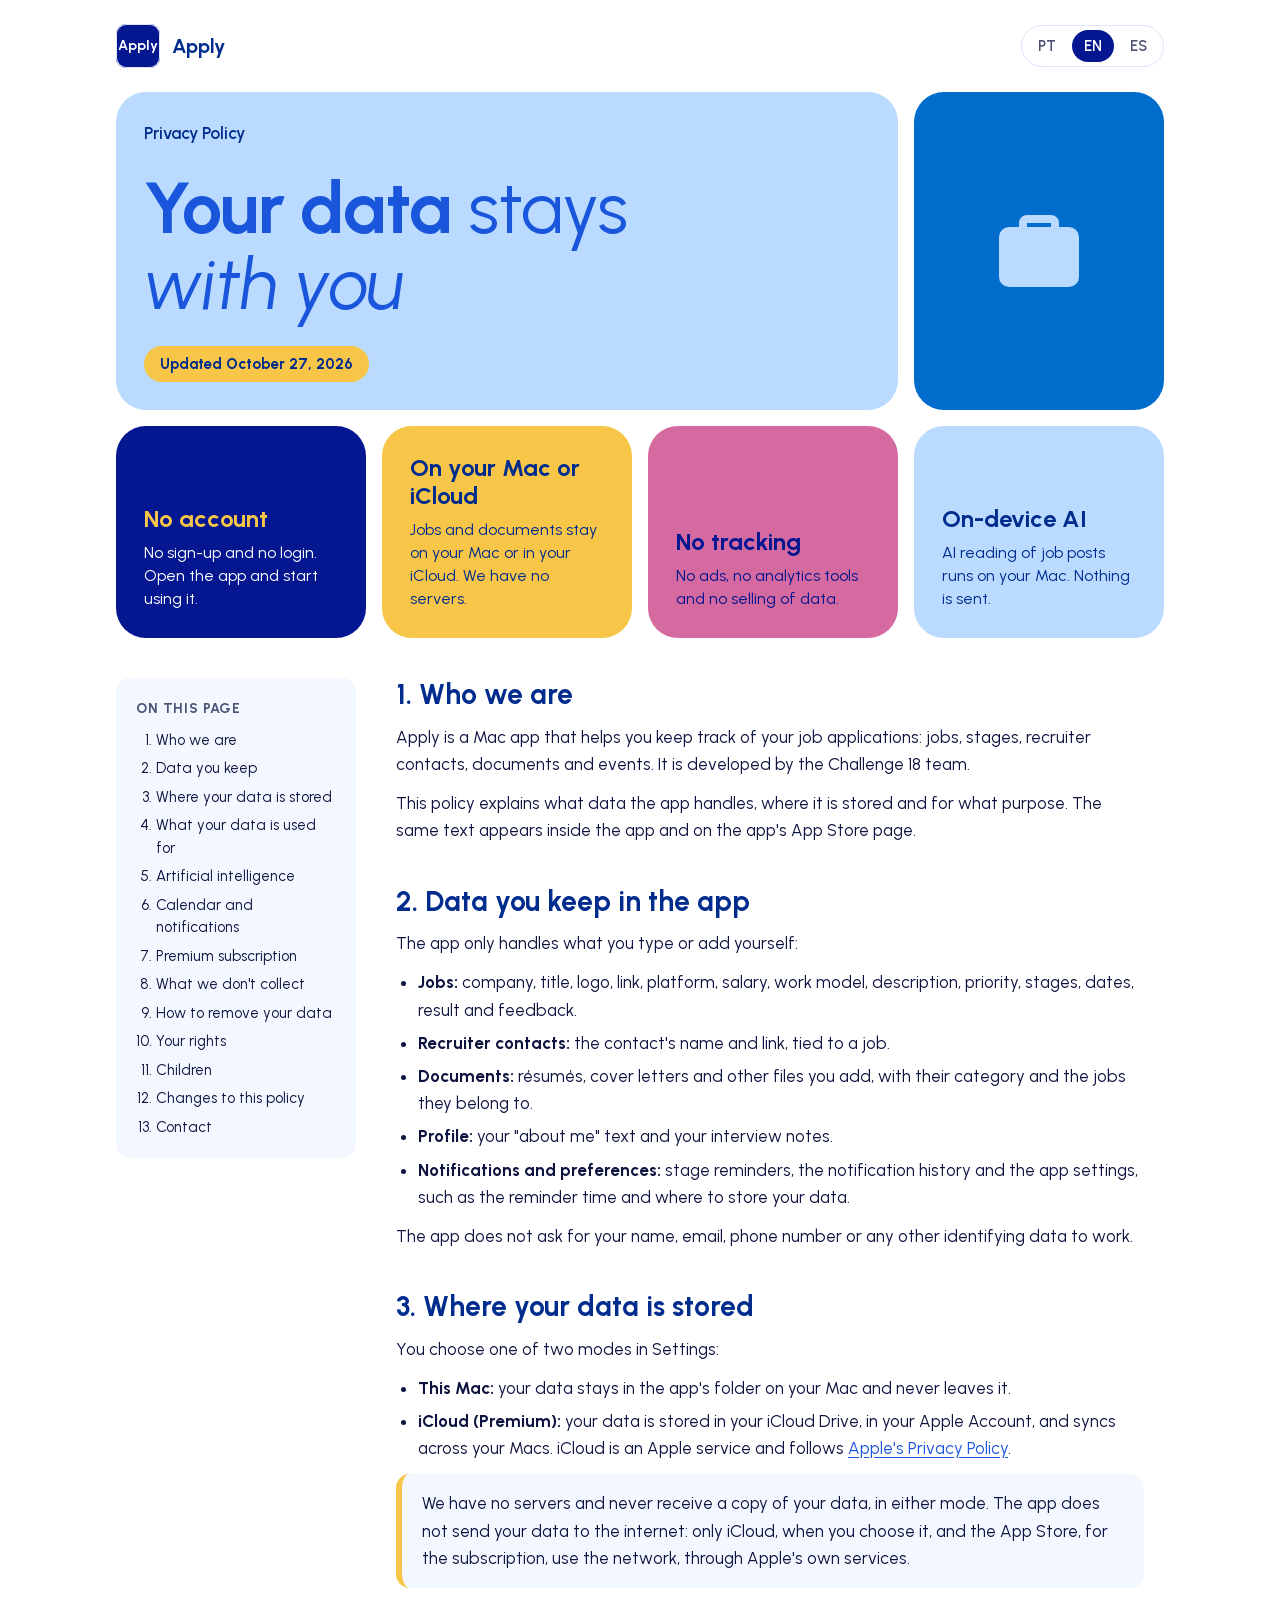
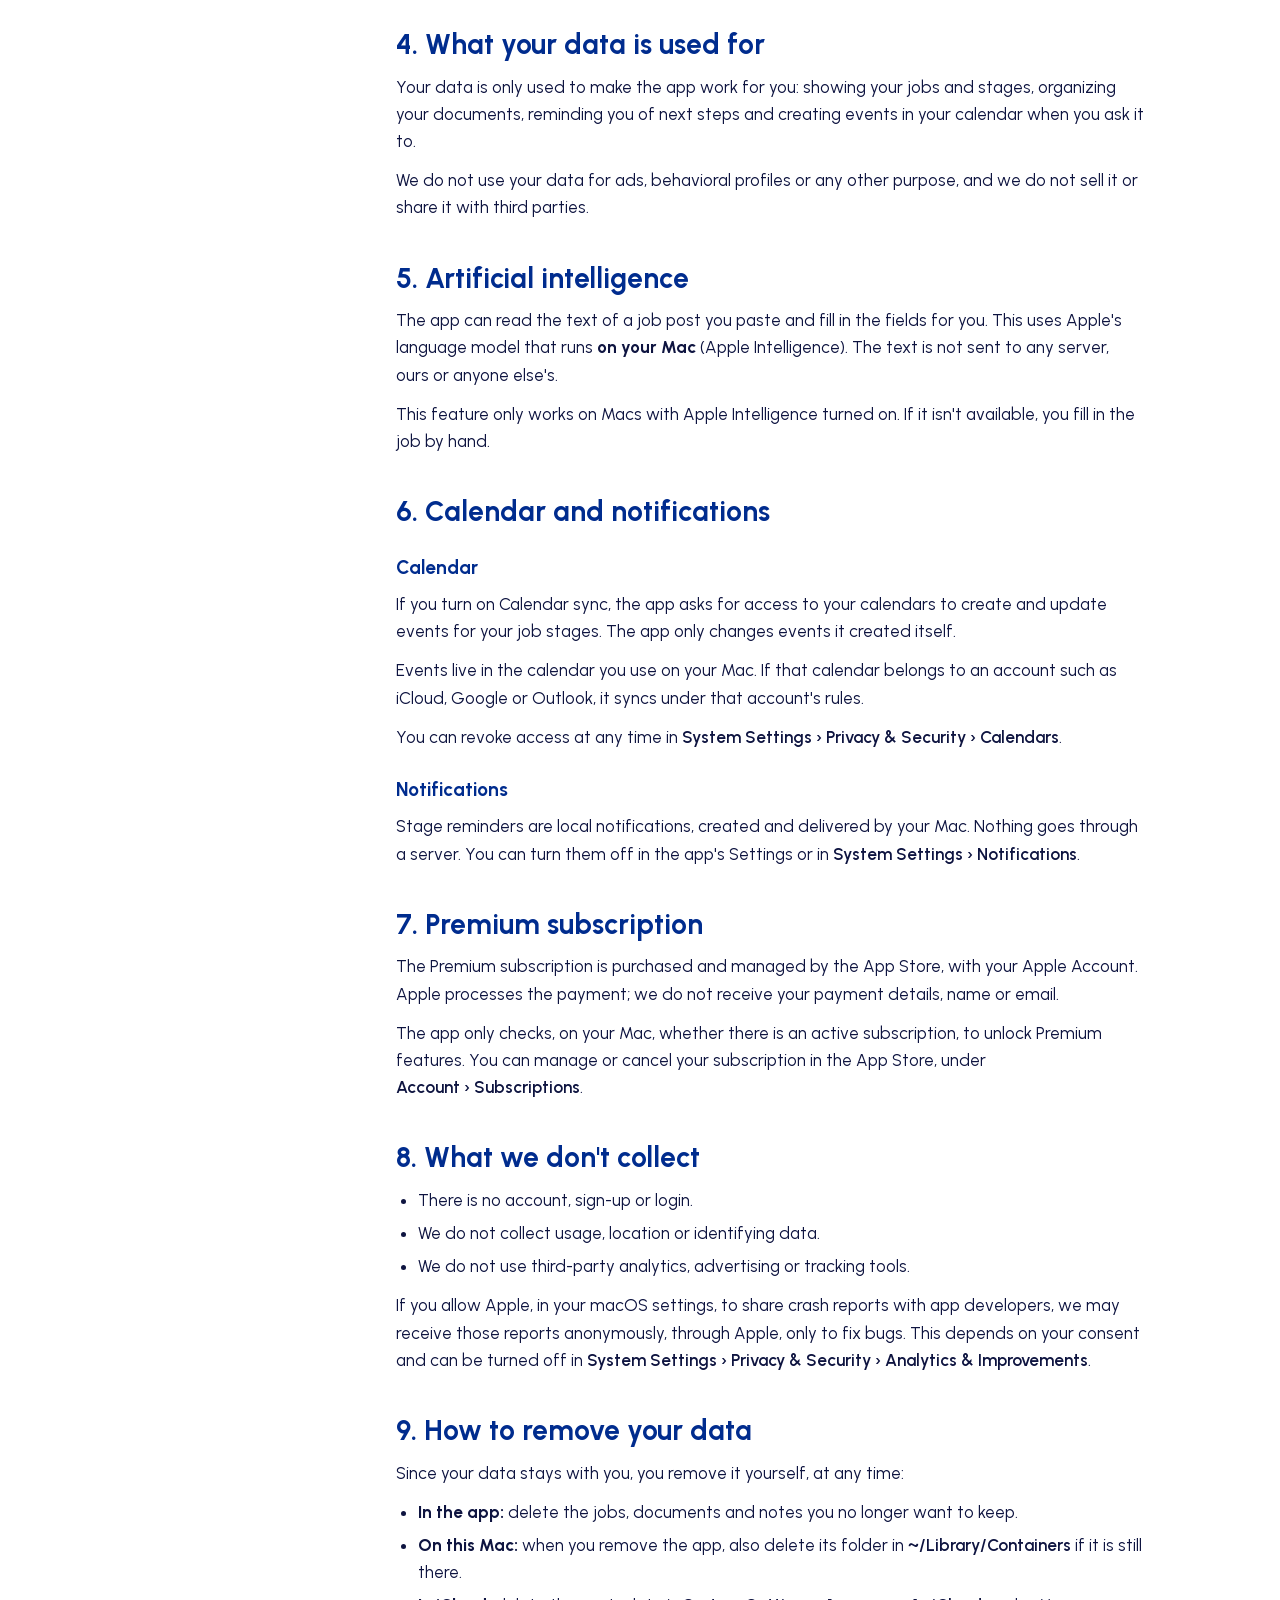
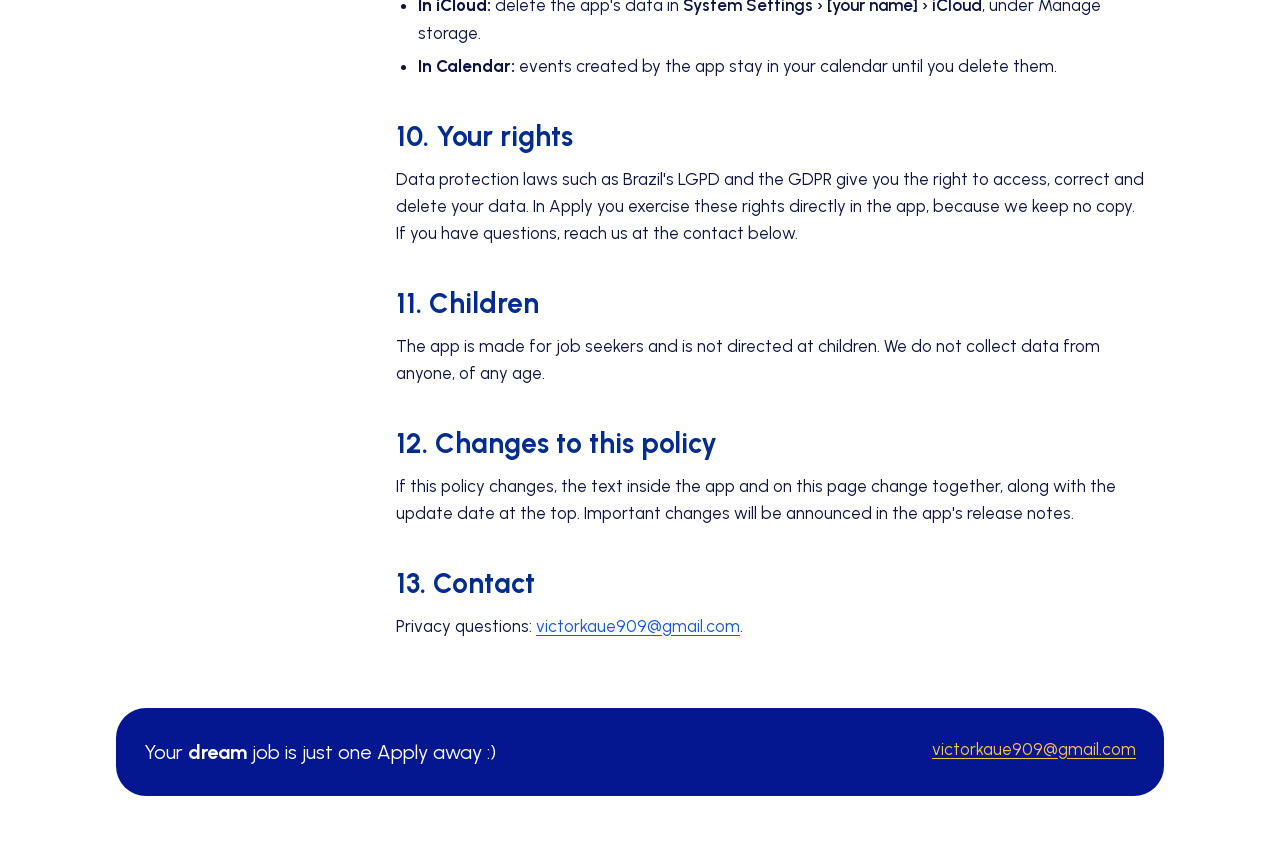
==== en/index.html @ df61c4a0 "[KAN-130] feat(privacy): add privacy policy page in portuguese, english and spanish Co-Authored-By: " ====
<!doctype html>
<html lang="en">
<head>
  <meta charset="utf-8">
  <meta name="viewport" content="width=device-width, initial-scale=1">
  <title>Privacy Policy · Apply</title>
  <meta name="description" content="How Apply handles your data: no account, no tracking, everything on your Mac or in your iCloud.">
  <meta name="theme-color" content="#041690">
  <link rel="alternate" hreflang="pt-BR" href="https://challenge18-jobmanager.github.io/JobManager-PrivacyPolicy/">
  <link rel="alternate" hreflang="en" href="https://challenge18-jobmanager.github.io/JobManager-PrivacyPolicy/en/">
  <link rel="alternate" hreflang="es" href="https://challenge18-jobmanager.github.io/JobManager-PrivacyPolicy/es/">
  <link rel="alternate" hreflang="x-default" href="https://challenge18-jobmanager.github.io/JobManager-PrivacyPolicy/en/">
  <link rel="icon" href="../assets/favicon.svg" type="image/svg+xml">
  <link rel="stylesheet" href="../assets/style.css">
</head>
<body>
  <a class="skip-link" href="#policy">Skip to the policy</a>

  <div class="page">
    <header class="topbar">
      <span class="brand"><span class="brand-mark" aria-hidden="true">Apply</span>Apply</span>
      <nav aria-label="Language">
        <ul class="languages">
          <li><a href="../" lang="pt-BR">PT</a></li>
          <li><a href="./" lang="en" aria-current="page">EN</a></li>
          <li><a href="../es/" lang="es">ES</a></li>
        </ul>
      </nav>
    </header>

    <div class="hero">
      <div class="tile tile-title">
        <p class="eyebrow">Privacy Policy</p>
        <h1><strong>Your data</strong> stays <em>with you</em></h1>
        <p class="updated">Updated October 27, 2026</p>
      </div>
      <div class="tile tile-icon" aria-hidden="true">
        <svg viewBox="0 0 24 24"><path d="M9 3h6a2 2 0 0 1 2 2v1h2.5A2.5 2.5 0 0 1 22 8.5v10a2.5 2.5 0 0 1-2.5 2.5h-15A2.5 2.5 0 0 1 2 18.5v-10A2.5 2.5 0 0 1 4.5 6H7V5a2 2 0 0 1 2-2Zm0 2v1h6V5H9Z"/></svg>
      </div>
      <div class="tile tile-fact tile-navy">
        <h2>No account</h2>
        <p>No sign-up and no login. Open the app and start using it.</p>
      </div>
      <div class="tile tile-fact tile-yellow">
        <h2>On your Mac or iCloud</h2>
        <p>Jobs and documents stay on your Mac or in your iCloud. We have no servers.</p>
      </div>
      <div class="tile tile-fact tile-pink">
        <h2>No tracking</h2>
        <p>No ads, no analytics tools and no selling of data.</p>
      </div>
      <div class="tile tile-fact tile-sky">
        <h2>On-device AI</h2>
        <p>AI reading of job posts runs on your Mac. Nothing is sent.</p>
      </div>
    </div>

    <div class="layout">
      <nav class="toc" aria-label="On this page">
        <h2>On this page</h2>
        <ol>
          <li><a href="#who-we-are">Who we are</a></li>
          <li><a href="#data">Data you keep</a></li>
          <li><a href="#where">Where your data is stored</a></li>
          <li><a href="#purpose">What your data is used for</a></li>
          <li><a href="#ai">Artificial intelligence</a></li>
          <li><a href="#permissions">Calendar and notifications</a></li>
          <li><a href="#subscription">Premium subscription</a></li>
          <li><a href="#not-collected">What we don't collect</a></li>
          <li><a href="#remove">How to remove your data</a></li>
          <li><a href="#rights">Your rights</a></li>
          <li><a href="#children">Children</a></li>
          <li><a href="#changes">Changes to this policy</a></li>
          <li><a href="#contact">Contact</a></li>
        </ol>
      </nav>

      <main id="policy" class="policy">
        <section id="who-we-are">
          <h2>1. Who we are</h2>
          <p>Apply is a Mac app that helps you keep track of your job applications: jobs, stages, recruiter contacts, documents and events. It is developed by the Challenge 18 team.</p>
          <p>This policy explains what data the app handles, where it is stored and for what purpose. The same text appears inside the app and on the app's App Store page.</p>
        </section>

        <section id="data">
          <h2>2. Data you keep in the app</h2>
          <p>The app only handles what you type or add yourself:</p>
          <ul>
            <li><strong>Jobs:</strong> company, title, logo, link, platform, salary, work model, description, priority, stages, dates, result and feedback.</li>
            <li><strong>Recruiter contacts:</strong> the contact's name and link, tied to a job.</li>
            <li><strong>Documents:</strong> résumés, cover letters and other files you add, with their category and the jobs they belong to.</li>
            <li><strong>Profile:</strong> your "about me" text and your interview notes.</li>
            <li><strong>Notifications and preferences:</strong> stage reminders, the notification history and the app settings, such as the reminder time and where to store your data.</li>
          </ul>
          <p>The app does not ask for your name, email, phone number or any other identifying data to work.</p>
        </section>

        <section id="where">
          <h2>3. Where your data is stored</h2>
          <p>You choose one of two modes in Settings:</p>
          <ul>
            <li><strong>This Mac:</strong> your data stays in the app's folder on your Mac and never leaves it.</li>
            <li><strong>iCloud (Premium):</strong> your data is stored in your iCloud Drive, in your Apple Account, and syncs across your Macs. iCloud is an Apple service and follows <a href="https://www.apple.com/legal/privacy/">Apple's Privacy Policy</a>.</li>
          </ul>
          <p class="note">We have no servers and never receive a copy of your data, in either mode. The app does not send your data to the internet: only iCloud, when you choose it, and the App Store, for the subscription, use the network, through Apple's own services.</p>
        </section>

        <section id="purpose">
          <h2>4. What your data is used for</h2>
          <p>Your data is only used to make the app work for you: showing your jobs and stages, organizing your documents, reminding you of next steps and creating events in your calendar when you ask it to.</p>
          <p>We do not use your data for ads, behavioral profiles or any other purpose, and we do not sell it or share it with third parties.</p>
        </section>

        <section id="ai">
          <h2>5. Artificial intelligence</h2>
          <p>The app can read the text of a job post you paste and fill in the fields for you. This uses Apple's language model that runs <strong>on your Mac</strong> (Apple Intelligence). The text is not sent to any server, ours or anyone else's.</p>
          <p>This feature only works on Macs with Apple Intelligence turned on. If it isn't available, you fill in the job by hand.</p>
        </section>

        <section id="permissions">
          <h2>6. Calendar and notifications</h2>
          <h3>Calendar</h3>
          <p>If you turn on Calendar sync, the app asks for access to your calendars to create and update events for your job stages. The app only changes events it created itself.</p>
          <p>Events live in the calendar you use on your Mac. If that calendar belongs to an account such as iCloud, Google or Outlook, it syncs under that account's rules.</p>
          <p>You can revoke access at any time in <span class="path">System Settings › Privacy &amp; Security › Calendars</span>.</p>
          <h3>Notifications</h3>
          <p>Stage reminders are local notifications, created and delivered by your Mac. Nothing goes through a server. You can turn them off in the app's Settings or in <span class="path">System Settings › Notifications</span>.</p>
        </section>

        <section id="subscription">
          <h2>7. Premium subscription</h2>
          <p>The Premium subscription is purchased and managed by the App Store, with your Apple Account. Apple processes the payment; we do not receive your payment details, name or email.</p>
          <p>The app only checks, on your Mac, whether there is an active subscription, to unlock Premium features. You can manage or cancel your subscription in the App Store, under <span class="path">Account › Subscriptions</span>.</p>
        </section>

        <section id="not-collected">
          <h2>8. What we don't collect</h2>
          <ul>
            <li>There is no account, sign-up or login.</li>
            <li>We do not collect usage, location or identifying data.</li>
            <li>We do not use third-party analytics, advertising or tracking tools.</li>
          </ul>
          <p>If you allow Apple, in your macOS settings, to share crash reports with app developers, we may receive those reports anonymously, through Apple, only to fix bugs. This depends on your consent and can be turned off in <span class="path">System Settings › Privacy &amp; Security › Analytics &amp; Improvements</span>.</p>
        </section>

        <section id="remove">
          <h2>9. How to remove your data</h2>
          <p>Since your data stays with you, you remove it yourself, at any time:</p>
          <ul>
            <li><strong>In the app:</strong> delete the jobs, documents and notes you no longer want to keep.</li>
            <li><strong>On this Mac:</strong> when you remove the app, also delete its folder in <span class="path">~/Library/Containers</span> if it is still there.</li>
            <li><strong>In iCloud:</strong> delete the app's data in <span class="path">System Settings › [your name] › iCloud</span>, under Manage storage.</li>
            <li><strong>In Calendar:</strong> events created by the app stay in your calendar until you delete them.</li>
          </ul>
        </section>

        <section id="rights">
          <h2>10. Your rights</h2>
          <p>Data protection laws such as Brazil's LGPD and the GDPR give you the right to access, correct and delete your data. In Apply you exercise these rights directly in the app, because we keep no copy. If you have questions, reach us at the contact below.</p>
        </section>

        <section id="children">
          <h2>11. Children</h2>
          <p>The app is made for job seekers and is not directed at children. We do not collect data from anyone, of any age.</p>
        </section>

        <section id="changes">
          <h2>12. Changes to this policy</h2>
          <p>If this policy changes, the text inside the app and on this page change together, along with the update date at the top. Important changes will be announced in the app's release notes.</p>
        </section>

        <section id="contact">
          <h2>13. Contact</h2>
          <p>Privacy questions: <a href="mailto:victorkaue909@gmail.com">victorkaue909@gmail.com</a>.</p>
        </section>
      </main>
    </div>

    <footer class="footer">
      <p class="tagline">Your <strong>dream</strong> job is just one Apply away :)</p>
      <p><a href="mailto:victorkaue909@gmail.com">victorkaue909@gmail.com</a></p>
    </footer>
  </div>
</body>
</html>
---- assets/style.css ----
/*
  Identidade visual provisória do app, tirada do Figma
  (Challenge-18, "02. Design System & Foundations", frame "Teste de cores escolhida").
  Troque os valores de marca aqui quando a identidade for fechada.
*/

@font-face {
  font-family: "Urbanist";
  src: url("fonts/Urbanist.woff2") format("woff2");
  font-weight: 400 800;
  font-style: normal;
  font-display: swap;
}

@font-face {
  font-family: "Urbanist";
  src: url("fonts/Urbanist-Italic.woff2") format("woff2");
  font-weight: 400 800;
  font-style: italic;
  font-display: swap;
}

:root {
  /* Marca */
  --navy: #041690;
  --blue: #006ccb;
  --sky: #badbff;
  --yellow: #f7c547;
  --pink: #d56aa0;
  --royal: #1a56db;
  --deep: #002c8e;

  /* Papéis (claro) */
  --bg: #ffffff;
  --surface: #f3f7ff;
  --border: #dbe5fb;
  --text: #0e1440;
  --text-secondary: #4a5275;
  --heading: var(--deep);
  --link: var(--royal);
  --focus: var(--royal);

  --radius-card: 30px;
  --radius-medium: 14px;
  --radius-small: 10px;

  --font: "Urbanist", -apple-system, BlinkMacSystemFont, "Helvetica Neue", Arial, sans-serif;

  color-scheme: light;
}

@media (prefers-color-scheme: dark) {
  :root {
    --bg: #060a2b;
    --surface: #0d1450;
    --border: #1f2a75;
    --text: #eef2ff;
    --text-secondary: #b7c0e6;
    --heading: var(--sky);
    --link: #8fc2ff;
    --focus: var(--yellow);
    color-scheme: dark;
  }
}

@media (prefers-contrast: more) {
  :root {
    --text-secondary: var(--text);
    --border: var(--text-secondary);
  }
}

*,
*::before,
*::after {
  box-sizing: border-box;
}

html {
  -webkit-text-size-adjust: 100%;
  scroll-behavior: smooth;
}

@media (prefers-reduced-motion: reduce) {
  html {
    scroll-behavior: auto;
  }
}

body {
  margin: 0;
  background: var(--bg);
  color: var(--text);
  font-family: var(--font);
  font-size: 1.0625rem;
  line-height: 1.6;
}

a {
  color: var(--link);
  text-underline-offset: 3px;
}

a:focus-visible {
  outline: 3px solid var(--focus);
  outline-offset: 3px;
  border-radius: 4px;
}

.skip-link {
  position: absolute;
  left: 16px;
  top: -48px;
  padding: 8px 16px;
  background: var(--yellow);
  color: var(--navy);
  border-radius: var(--radius-small);
  font-weight: 700;
  z-index: 10;
}

.skip-link:focus {
  top: 16px;
}

.page {
  max-width: 1080px;
  margin: 0 auto;
  padding: 24px 16px 48px;
}

/* Topo */

.topbar {
  display: flex;
  align-items: center;
  justify-content: space-between;
  gap: 16px;
  margin-bottom: 24px;
}

.brand {
  display: inline-flex;
  align-items: center;
  gap: 12px;
  color: var(--heading);
  font-weight: 700;
  font-size: 1.25rem;
  text-decoration: none;
}

.brand-mark {
  display: grid;
  place-items: center;
  width: 44px;
  height: 44px;
  border-radius: var(--radius-small);
  background: var(--navy);
  color: #ffffff;
  font-size: 0.875rem;
  font-weight: 700;
  letter-spacing: -0.01em;
  box-shadow: inset 0 0 0 1px var(--border);
}

.languages {
  display: flex;
  gap: 4px;
  padding: 4px;
  margin: 0;
  list-style: none;
  border: 1px solid var(--border);
  border-radius: 999px;
}

.languages a {
  display: block;
  padding: 4px 12px;
  border-radius: 999px;
  color: var(--text-secondary);
  font-weight: 600;
  font-size: 0.9375rem;
  text-decoration: none;
}

.languages a[aria-current="page"] {
  background: var(--navy);
  color: #ffffff;
}

/* Bento do topo */

.hero {
  display: grid;
  grid-template-columns: repeat(4, 1fr);
  gap: 16px;
  margin-bottom: 40px;
}

.tile {
  border-radius: var(--radius-card);
  padding: 28px;
  min-height: 180px;
}

.tile h2,
.tile p {
  margin: 0;
}

.tile-title {
  grid-column: span 3;
  background: var(--sky);
  color: var(--royal);
  display: flex;
  flex-direction: column;
  justify-content: space-between;
  gap: 24px;
}

.tile-title h1 {
  margin: 0;
  font-size: clamp(2.5rem, 6vw, 4.5rem);
  line-height: 1.05;
  font-weight: 400;
  letter-spacing: -0.01em;
}

.tile-title h1 strong {
  font-weight: 700;
}

.tile-title h1 em {
  display: block;
}

.tile-title .eyebrow {
  color: var(--deep);
  font-weight: 600;
}

.updated {
  align-self: flex-start;
  padding: 6px 16px;
  border-radius: 999px;
  background: var(--yellow);
  color: var(--deep);
  font-weight: 700;
  font-size: 0.9375rem;
}

.tile-icon {
  background: var(--blue);
  display: grid;
  place-items: center;
}

.tile-icon svg {
  width: 96px;
  height: 96px;
  fill: var(--sky);
}

.tile-fact {
  display: flex;
  flex-direction: column;
  justify-content: flex-end;
  gap: 8px;
}

.tile-fact h2 {
  font-size: 1.5rem;
  line-height: 1.15;
}

.tile-fact p {
  font-size: 1rem;
  line-height: 1.45;
}

.tile-navy {
  background: var(--navy);
  color: #ffffff;
}

.tile-navy h2 {
  color: var(--yellow);
}

.tile-yellow {
  background: var(--yellow);
  color: var(--deep);
}

.tile-pink {
  background: var(--pink);
  color: var(--navy);
}

.tile-sky {
  background: var(--sky);
  color: var(--deep);
}

@media (max-width: 860px) {
  .hero {
    grid-template-columns: repeat(2, 1fr);
  }

  .tile-title {
    grid-column: span 2;
  }

  .tile-icon {
    display: none;
  }
}

@media (max-width: 520px) {
  .hero {
    grid-template-columns: 1fr;
  }

  .tile-title {
    grid-column: span 1;
  }

  .tile {
    padding: 24px;
    min-height: 0;
  }
}

/* Texto da política */

.layout {
  display: grid;
  grid-template-columns: 240px minmax(0, 1fr);
  gap: 40px;
  align-items: start;
}

.toc {
  position: sticky;
  top: 24px;
  padding: 20px;
  border-radius: var(--radius-medium);
  background: var(--surface);
}

.toc h2 {
  margin: 0 0 8px;
  font-size: 0.875rem;
  text-transform: uppercase;
  letter-spacing: 0.06em;
  color: var(--text-secondary);
}

.toc ol {
  margin: 0;
  padding-left: 20px;
  font-size: 0.9375rem;
  line-height: 1.5;
}

.toc li + li {
  margin-top: 6px;
}

.toc a {
  color: var(--text);
  text-decoration: none;
}

.toc a:hover {
  color: var(--link);
  text-decoration: underline;
}

@media (max-width: 860px) {
  .layout {
    grid-template-columns: 1fr;
    gap: 24px;
  }

  .toc {
    position: static;
  }
}

.policy {
  max-width: 68ch;
}

.policy section {
  scroll-margin-top: 24px;
}

.policy section + section {
  margin-top: 40px;
}

.policy h2 {
  margin: 0 0 12px;
  color: var(--heading);
  font-size: 1.75rem;
  line-height: 1.2;
  font-weight: 700;
}

.policy h3 {
  margin: 24px 0 8px;
  color: var(--heading);
  font-size: 1.1875rem;
  font-weight: 700;
}

.policy p,
.policy ul {
  margin: 0 0 12px;
}

.policy ul {
  padding-left: 22px;
}

.policy li + li {
  margin-top: 6px;
}

.policy strong {
  font-weight: 700;
}

.note {
  padding: 16px 20px;
  border-radius: var(--radius-medium);
  background: var(--surface);
  border-left: 6px solid var(--yellow);
}

.path {
  font-weight: 600;
  white-space: nowrap;
}

/* Rodapé */

.footer {
  margin-top: 56px;
  padding: 28px;
  border-radius: var(--radius-card);
  background: var(--navy);
  color: #ffffff;
  display: flex;
  flex-wrap: wrap;
  justify-content: space-between;
  gap: 16px;
}

.footer p {
  margin: 0;
}

.footer a {
  color: var(--yellow);
}

.footer .tagline {
  font-size: 1.25rem;
}

@media print {
  .topbar .languages,
  .toc,
  .hero .tile-icon,
  .skip-link {
    display: none;
  }

  .layout {
    display: block;
  }

  .tile,
  .footer {
    background: none !important;
    color: #000000 !important;
    border: 1px solid #cccccc;
  }
}
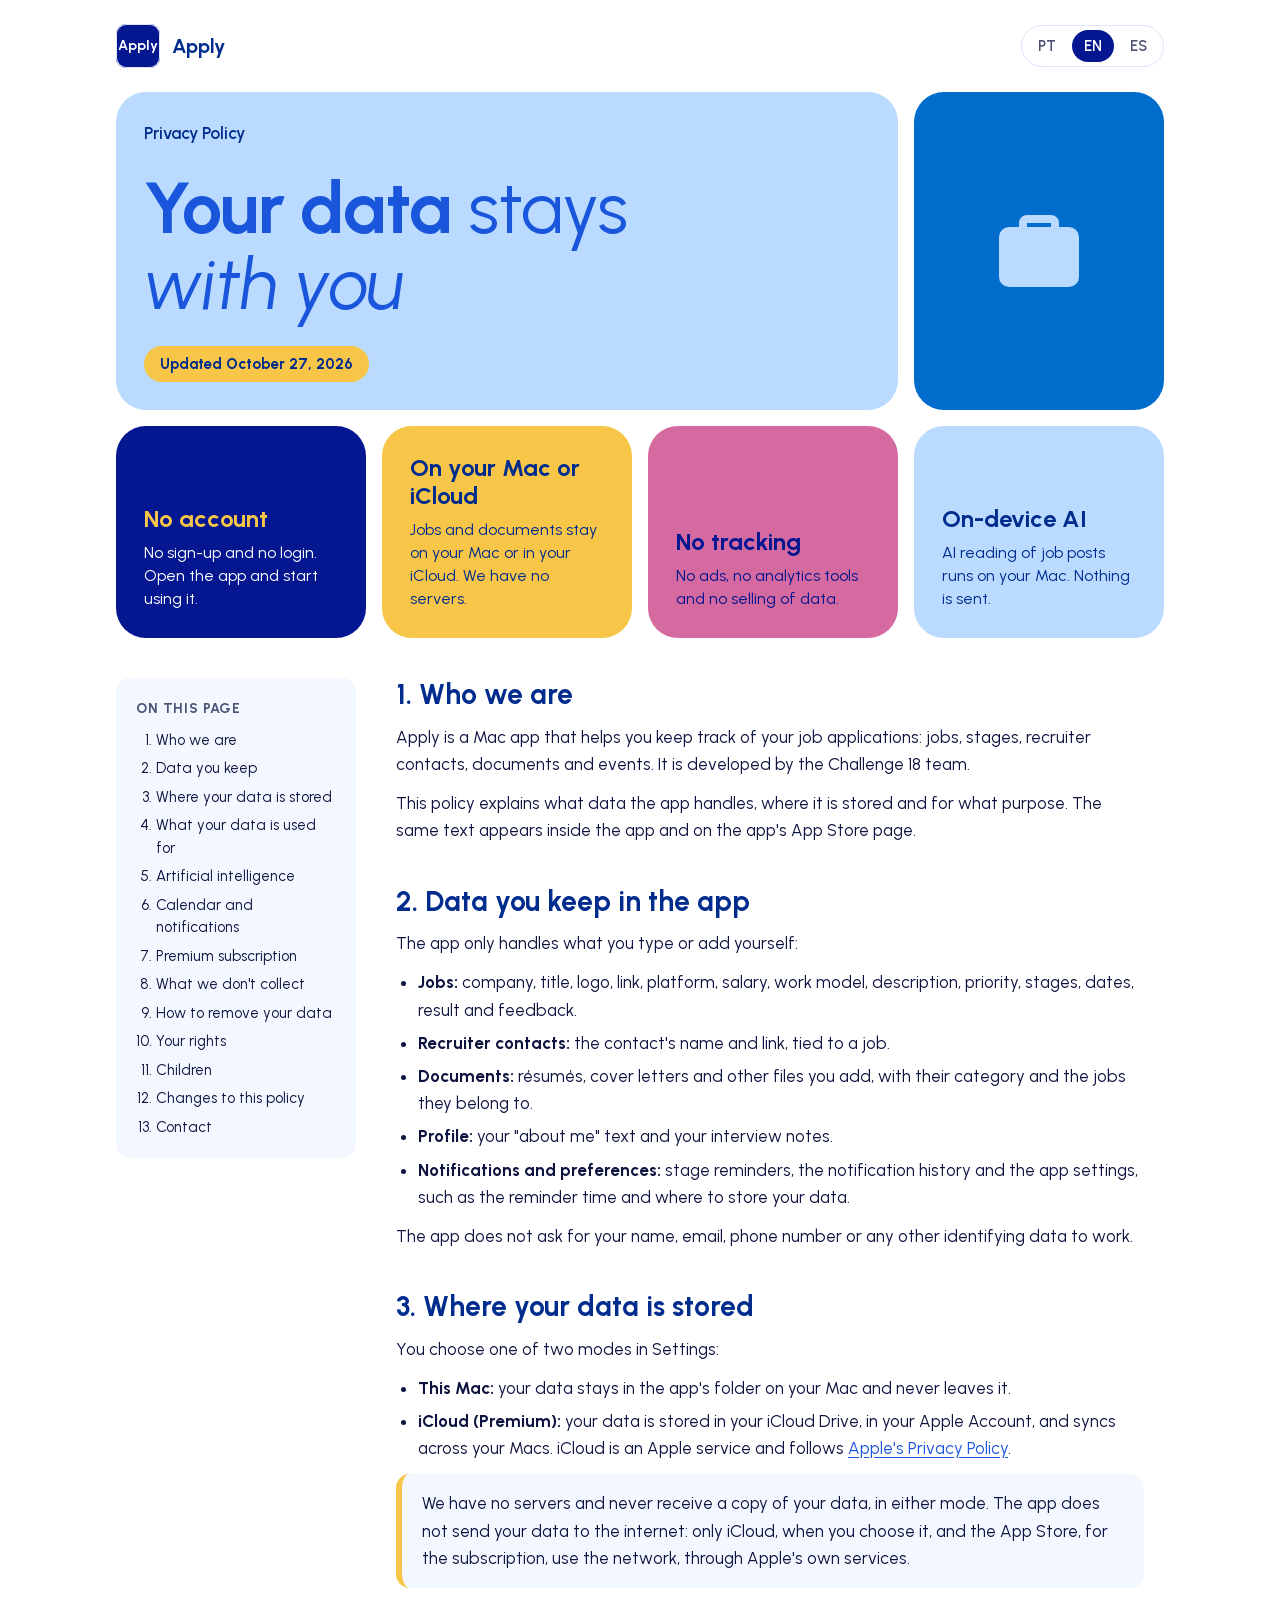
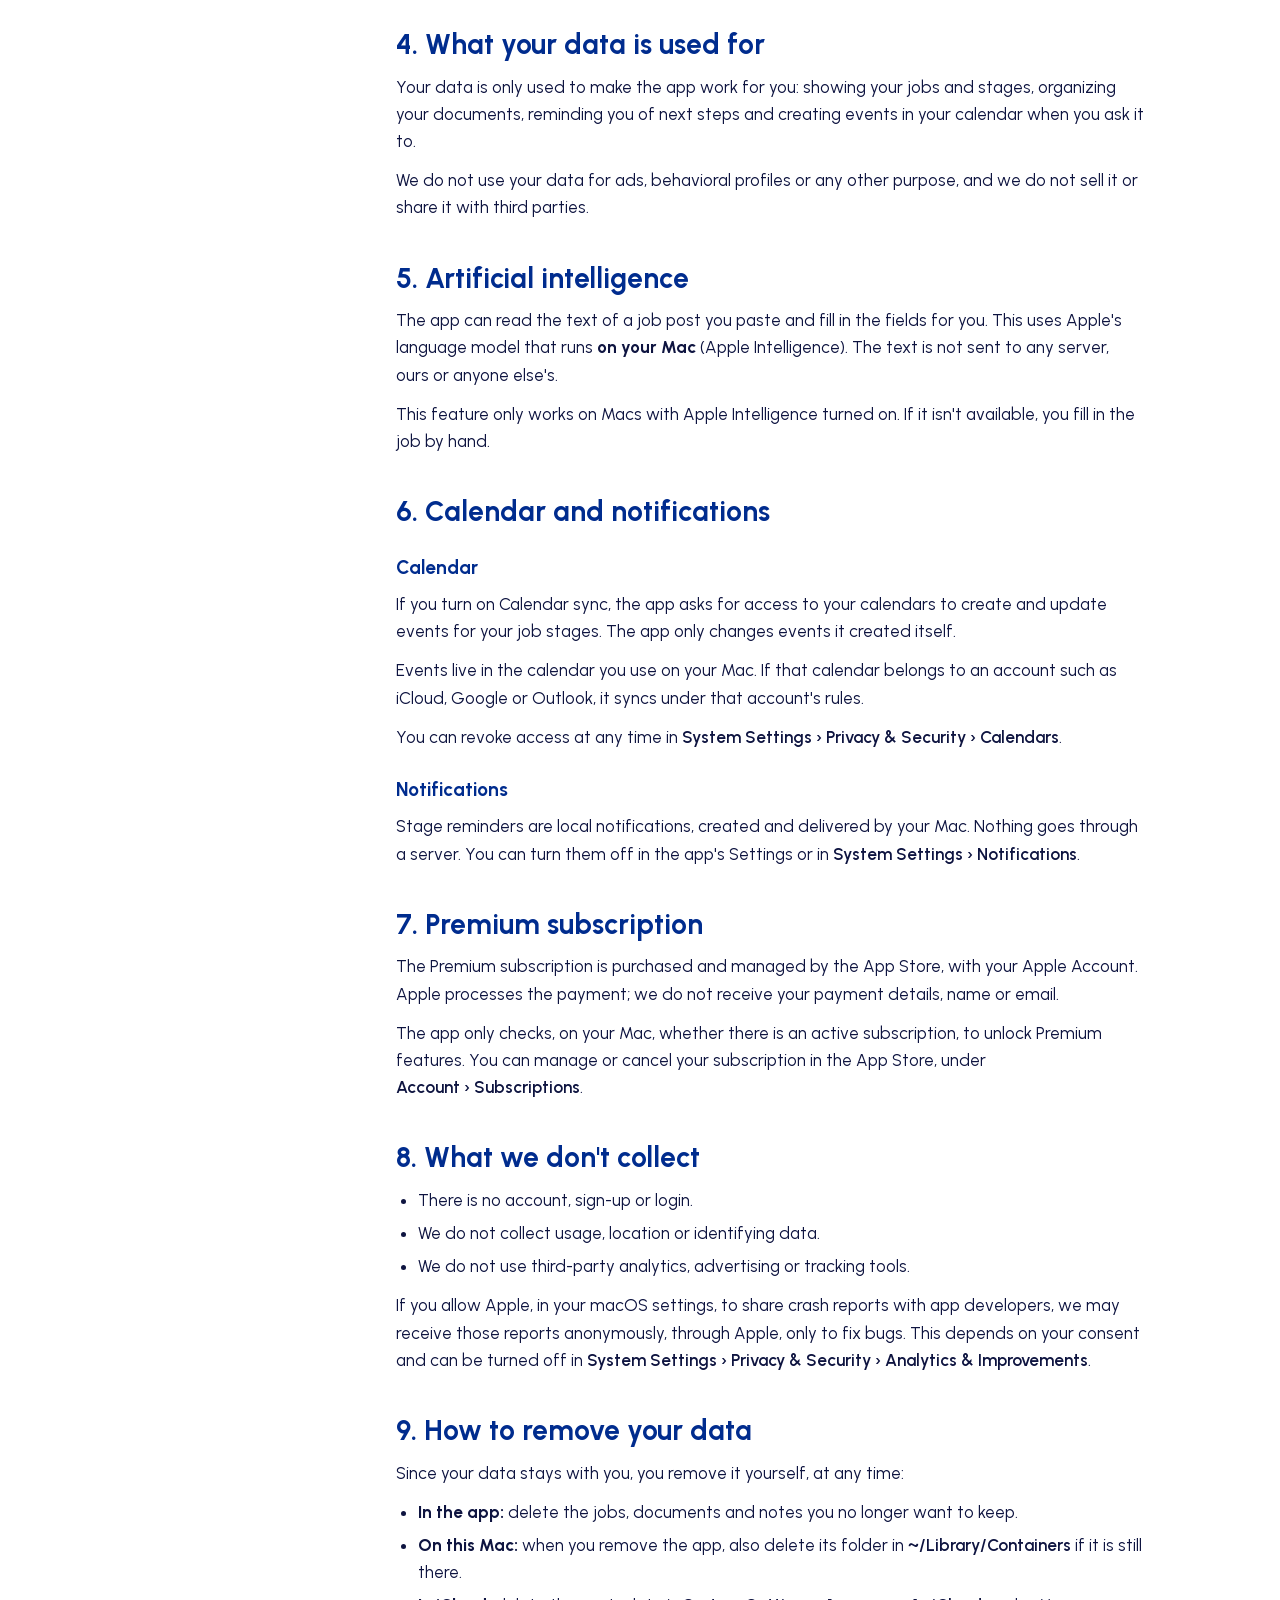
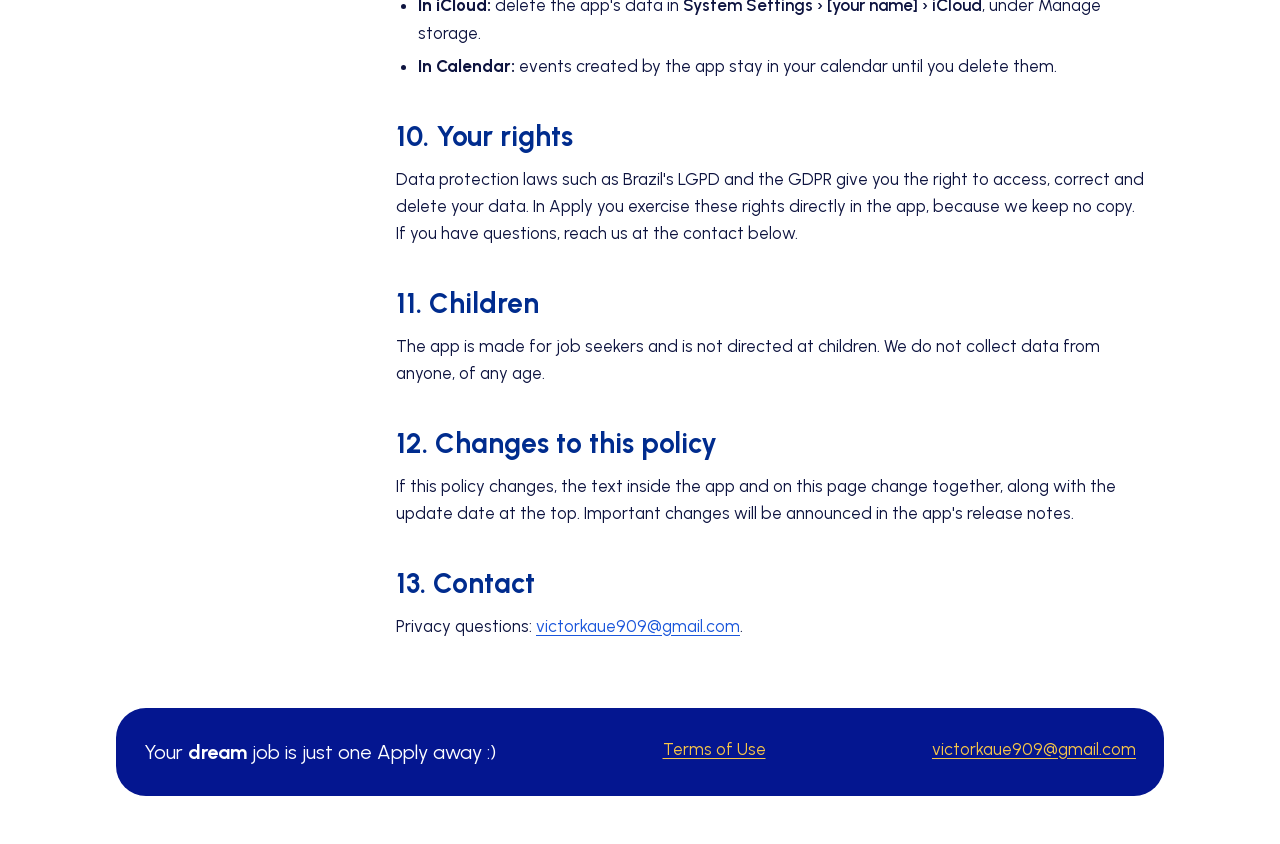
==== commit 9fd2ba7f: "[KAN-194] docs(terms): update the readme and link both documents Co-Authored-By: Claude Sonnet 5.5 <" ====
--- a/en/index.html
+++ b/en/index.html
@@ -178,6 +178,7 @@
 
     <footer class="footer">
       <p class="tagline">Your <strong>dream</strong> job is just one Apply away :)</p>
+      <p><a href="terms/">Terms of Use</a></p>
       <p><a href="mailto:victorkaue909@gmail.com">victorkaue909@gmail.com</a></p>
     </footer>
   </div>
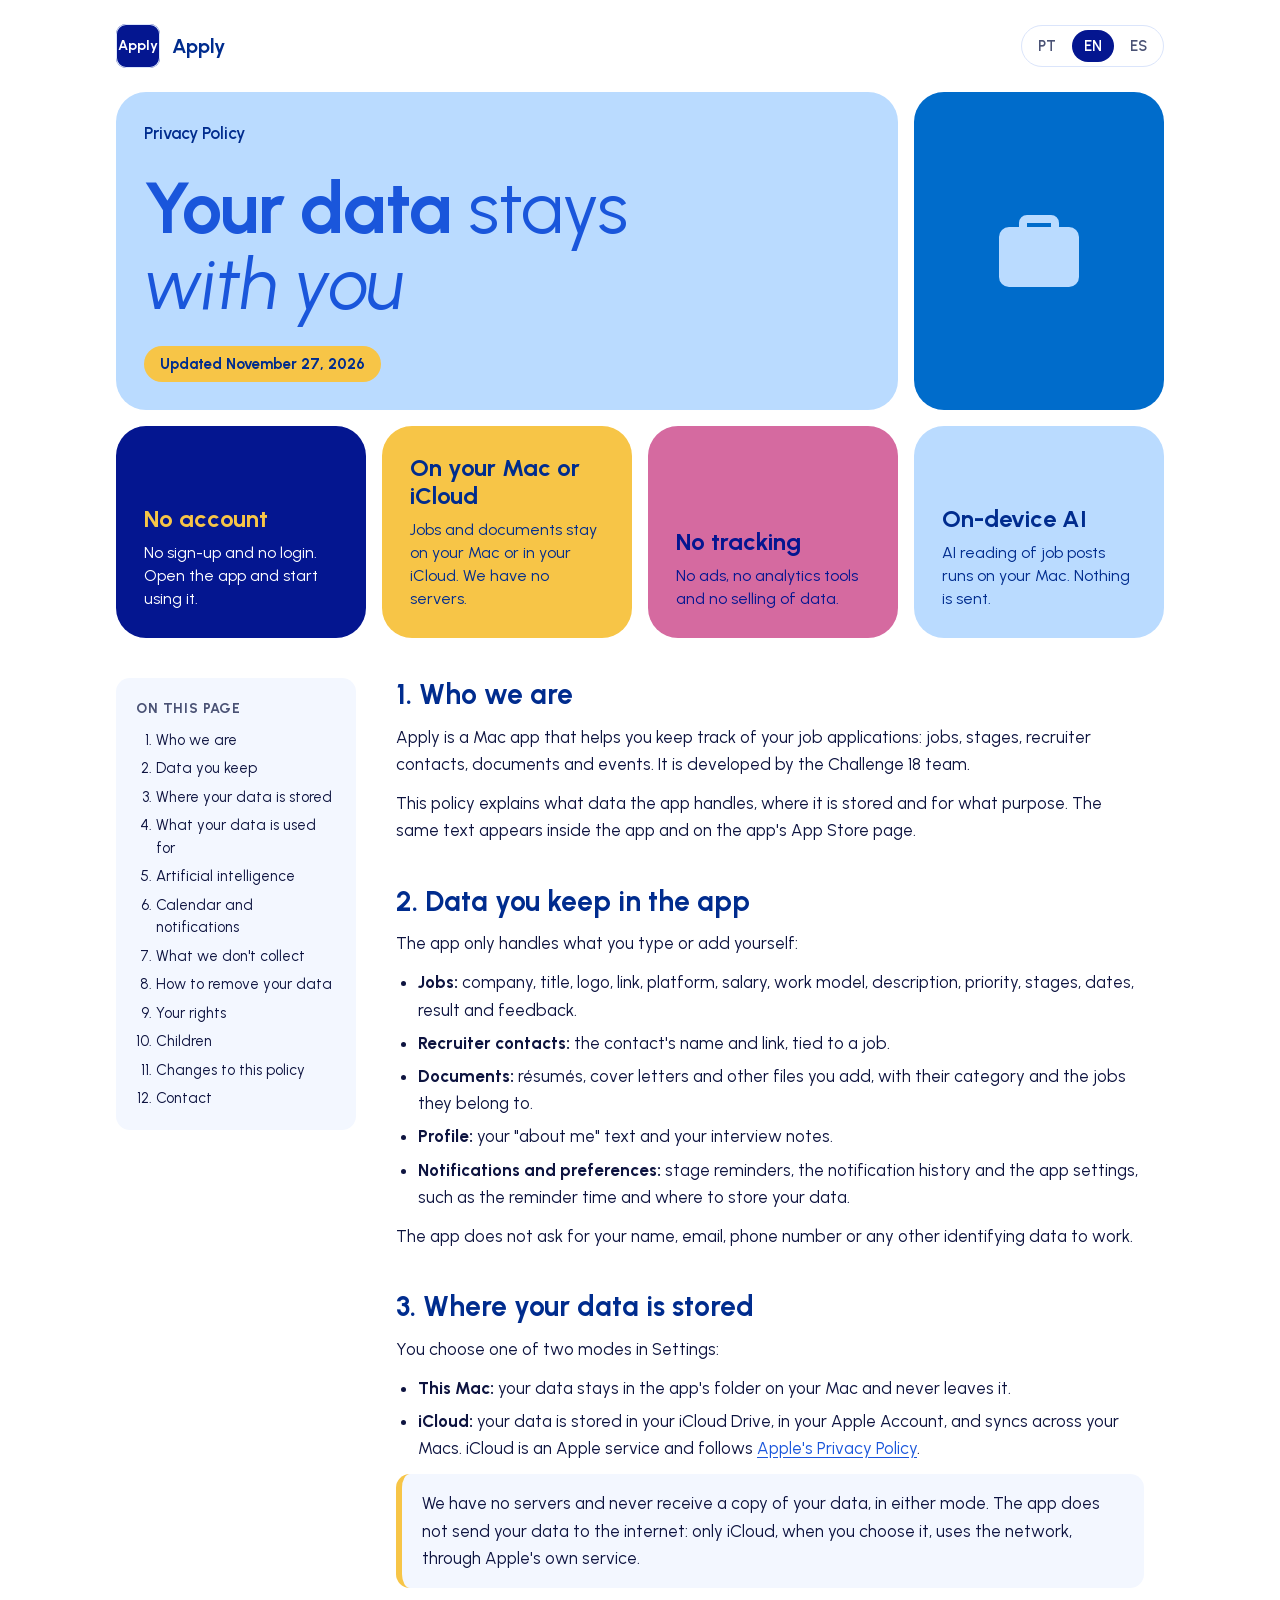
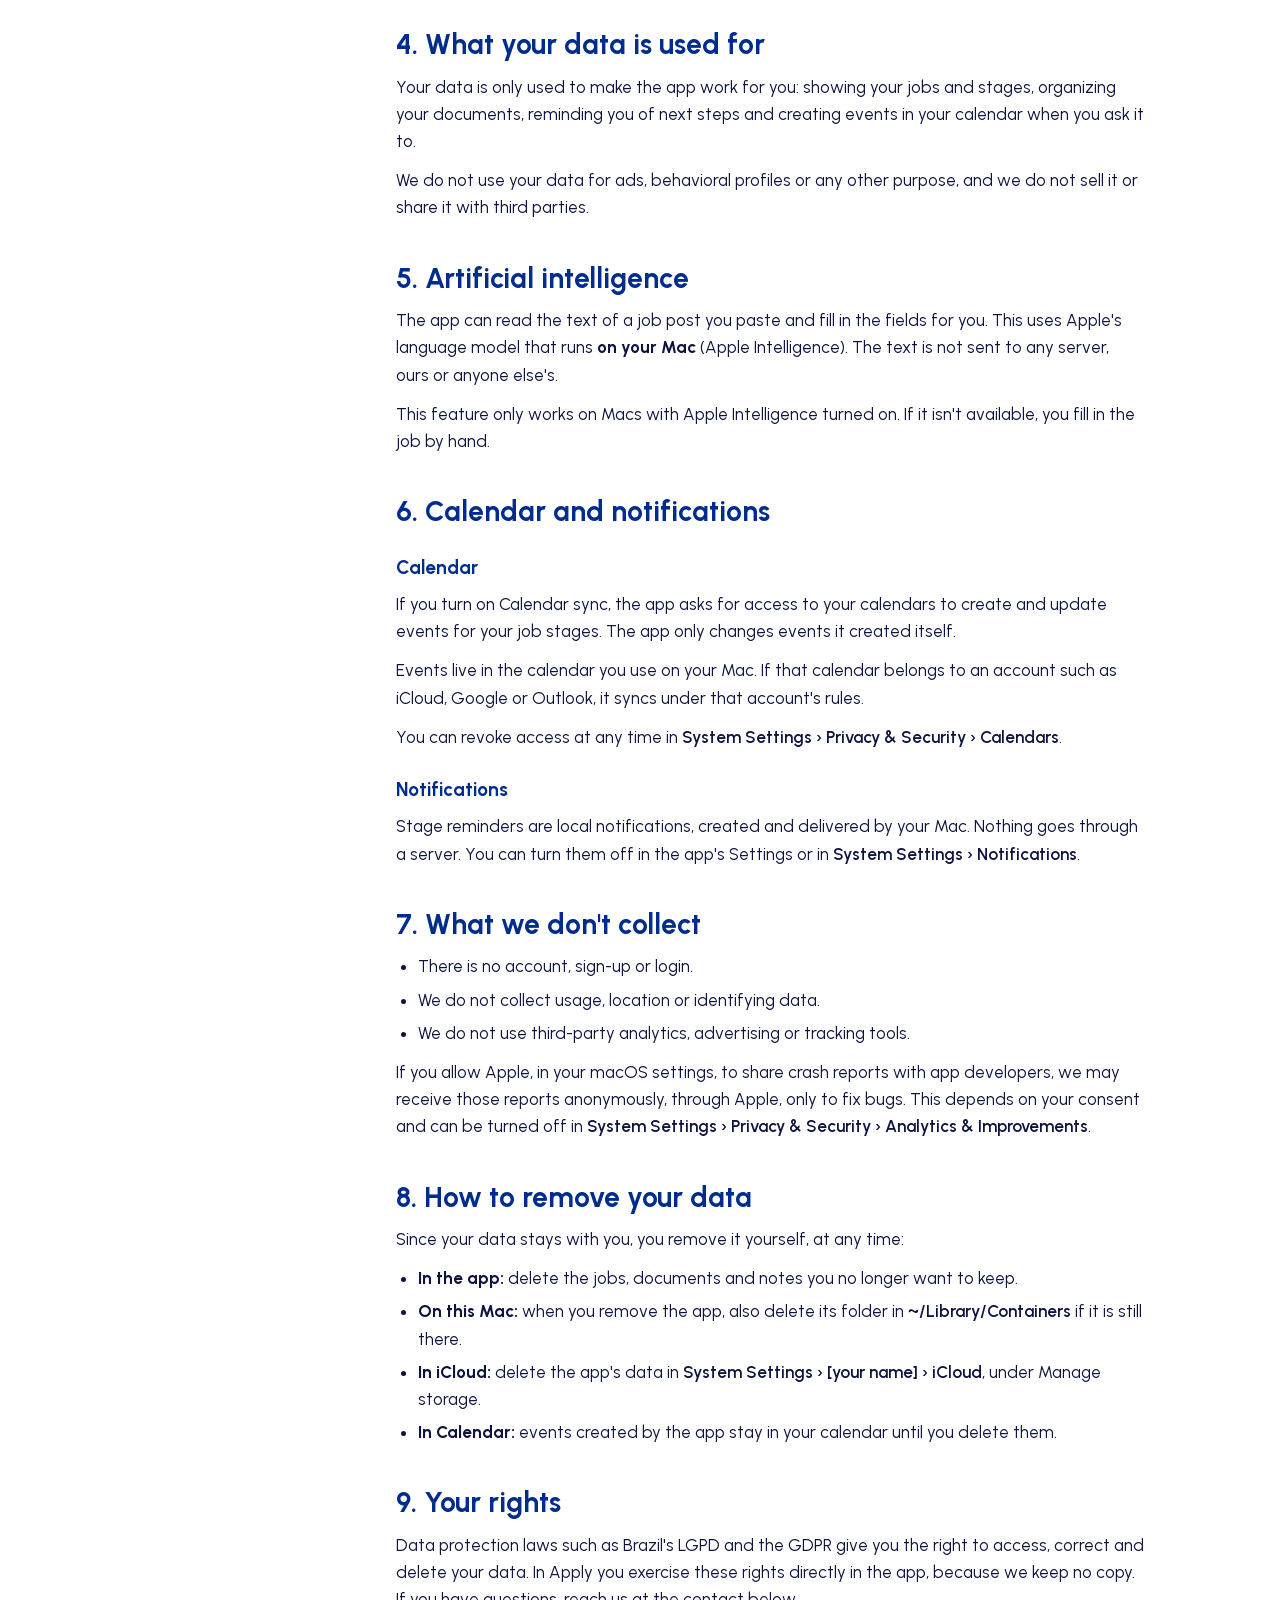
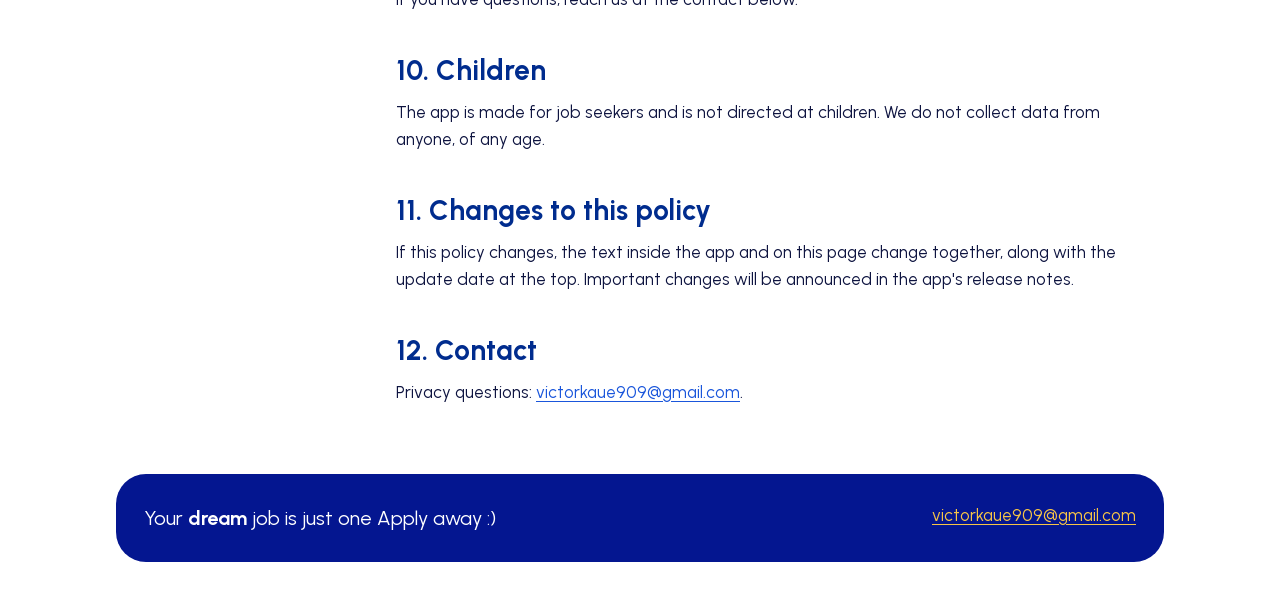
==== commit 6b9ce2d1: "[KAN-194] docs(policy): drop the Premium subscription from the policy The app is now free: SettingsF" ====
--- a/en/index.html
+++ b/en/index.html
@@ -32,7 +32,7 @@
       <div class="tile tile-title">
         <p class="eyebrow">Privacy Policy</p>
         <h1><strong>Your data</strong> stays <em>with you</em></h1>
-        <p class="updated">Updated October 27, 2026</p>
+        <p class="updated">Updated November 27, 2026</p>
       </div>
       <div class="tile tile-icon" aria-hidden="true">
         <svg viewBox="0 0 24 24"><path d="M9 3h6a2 2 0 0 1 2 2v1h2.5A2.5 2.5 0 0 1 22 8.5v10a2.5 2.5 0 0 1-2.5 2.5h-15A2.5 2.5 0 0 1 2 18.5v-10A2.5 2.5 0 0 1 4.5 6H7V5a2 2 0 0 1 2-2Zm0 2v1h6V5H9Z"/></svg>
@@ -65,7 +65,6 @@
           <li><a href="#purpose">What your data is used for</a></li>
           <li><a href="#ai">Artificial intelligence</a></li>
           <li><a href="#permissions">Calendar and notifications</a></li>
-          <li><a href="#subscription">Premium subscription</a></li>
           <li><a href="#not-collected">What we don't collect</a></li>
           <li><a href="#remove">How to remove your data</a></li>
           <li><a href="#rights">Your rights</a></li>
@@ -100,9 +99,9 @@
           <p>You choose one of two modes in Settings:</p>
           <ul>
             <li><strong>This Mac:</strong> your data stays in the app's folder on your Mac and never leaves it.</li>
-            <li><strong>iCloud (Premium):</strong> your data is stored in your iCloud Drive, in your Apple Account, and syncs across your Macs. iCloud is an Apple service and follows <a href="https://www.apple.com/legal/privacy/">Apple's Privacy Policy</a>.</li>
+            <li><strong>iCloud:</strong> your data is stored in your iCloud Drive, in your Apple Account, and syncs across your Macs. iCloud is an Apple service and follows <a href="https://www.apple.com/legal/privacy/">Apple's Privacy Policy</a>.</li>
           </ul>
-          <p class="note">We have no servers and never receive a copy of your data, in either mode. The app does not send your data to the internet: only iCloud, when you choose it, and the App Store, for the subscription, use the network, through Apple's own services.</p>
+          <p class="note">We have no servers and never receive a copy of your data, in either mode. The app does not send your data to the internet: only iCloud, when you choose it, uses the network, through Apple's own service.</p>
         </section>
 
         <section id="purpose">
@@ -127,14 +126,8 @@
           <p>Stage reminders are local notifications, created and delivered by your Mac. Nothing goes through a server. You can turn them off in the app's Settings or in <span class="path">System Settings › Notifications</span>.</p>
         </section>
 
-        <section id="subscription">
-          <h2>7. Premium subscription</h2>
-          <p>The Premium subscription is purchased and managed by the App Store, with your Apple Account. Apple processes the payment; we do not receive your payment details, name or email.</p>
-          <p>The app only checks, on your Mac, whether there is an active subscription, to unlock Premium features. You can manage or cancel your subscription in the App Store, under <span class="path">Account › Subscriptions</span>.</p>
-        </section>
-
         <section id="not-collected">
-          <h2>8. What we don't collect</h2>
+          <h2>7. What we don't collect</h2>
           <ul>
             <li>There is no account, sign-up or login.</li>
             <li>We do not collect usage, location or identifying data.</li>
@@ -144,7 +137,7 @@
         </section>
 
         <section id="remove">
-          <h2>9. How to remove your data</h2>
+          <h2>8. How to remove your data</h2>
           <p>Since your data stays with you, you remove it yourself, at any time:</p>
           <ul>
             <li><strong>In the app:</strong> delete the jobs, documents and notes you no longer want to keep.</li>
@@ -155,22 +148,22 @@
         </section>
 
         <section id="rights">
-          <h2>10. Your rights</h2>
+          <h2>9. Your rights</h2>
           <p>Data protection laws such as Brazil's LGPD and the GDPR give you the right to access, correct and delete your data. In Apply you exercise these rights directly in the app, because we keep no copy. If you have questions, reach us at the contact below.</p>
         </section>
 
         <section id="children">
-          <h2>11. Children</h2>
+          <h2>10. Children</h2>
           <p>The app is made for job seekers and is not directed at children. We do not collect data from anyone, of any age.</p>
         </section>
 
         <section id="changes">
-          <h2>12. Changes to this policy</h2>
+          <h2>11. Changes to this policy</h2>
           <p>If this policy changes, the text inside the app and on this page change together, along with the update date at the top. Important changes will be announced in the app's release notes.</p>
         </section>
 
         <section id="contact">
-          <h2>13. Contact</h2>
+          <h2>12. Contact</h2>
           <p>Privacy questions: <a href="mailto:victorkaue909@gmail.com">victorkaue909@gmail.com</a>.</p>
         </section>
       </main>
@@ -178,7 +171,6 @@
 
     <footer class="footer">
       <p class="tagline">Your <strong>dream</strong> job is just one Apply away :)</p>
-      <p><a href="terms/">Terms of Use</a></p>
       <p><a href="mailto:victorkaue909@gmail.com">victorkaue909@gmail.com</a></p>
     </footer>
   </div>
--- a/assets/style.css
+++ b/assets/style.css
@@ -40,9 +40,9 @@
   --link: var(--royal);
   --focus: var(--royal);
 
-  --radius-card: 30px;
-  --radius-medium: 14px;
-  --radius-small: 10px;
+  --radius-card: 1.875rem;
+  --radius-medium: 0.875rem;
+  --radius-small: 0.625rem;
 
   --font: "Urbanist", -apple-system, BlinkMacSystemFont, "Helvetica Neue", Arial, sans-serif;
 
@@ -81,6 +81,20 @@
   scroll-behavior: smooth;
 }
 
+/*
+  Telas grandes: tudo aqui em baixo é rem, então escalar o tamanho base escala a página inteira
+  (texto, coluna, grade de cards e sumário) na mesma proporção. Até 1600 px de largura nada muda
+  (16 px); depois cresce com a largura da janela e para em 225 % (36 px, a partir de 5600 px).
+  A parte fixa em % (50 %) faz o zoom do navegador (⌘+) continuar valendo em telas grandes: só com
+  1vw o zoom encolhia a largura em px de CSS na mesma proporção e o texto não mudava.
+  A coluna de texto é limitada em ch, então a linha de leitura não estica.
+*/
+@media (min-width: 1600px) {
+  html {
+    font-size: clamp(100%, 50% + 0.5vw, 225%);
+  }
+}
+
 @media (prefers-reduced-motion: reduce) {
   html {
     scroll-behavior: auto;
@@ -98,20 +112,20 @@
 
 a {
   color: var(--link);
-  text-underline-offset: 3px;
+  text-underline-offset: 0.1875rem;
 }
 
 a:focus-visible {
-  outline: 3px solid var(--focus);
-  outline-offset: 3px;
-  border-radius: 4px;
+  outline: 0.1875rem solid var(--focus);
+  outline-offset: 0.1875rem;
+  border-radius: 0.25rem;
 }
 
 .skip-link {
   position: absolute;
-  left: 16px;
-  top: -48px;
-  padding: 8px 16px;
+  left: 1rem;
+  top: -3rem;
+  padding: 0.5rem 1rem;
   background: var(--yellow);
   color: var(--navy);
   border-radius: var(--radius-small);
@@ -120,13 +134,13 @@
 }
 
 .skip-link:focus {
-  top: 16px;
+  top: 1rem;
 }
 
 .page {
-  max-width: 1080px;
+  max-width: 67.5rem;
   margin: 0 auto;
-  padding: 24px 16px 48px;
+  padding: 1.5rem 1rem 3rem;
 }
 
 /* Topo */
@@ -135,14 +149,14 @@
   display: flex;
   align-items: center;
   justify-content: space-between;
-  gap: 16px;
-  margin-bottom: 24px;
+  gap: 1rem;
+  margin-bottom: 1.5rem;
 }
 
 .brand {
   display: inline-flex;
   align-items: center;
-  gap: 12px;
+  gap: 0.75rem;
   color: var(--heading);
   font-weight: 700;
   font-size: 1.25rem;
@@ -152,8 +166,8 @@
 .brand-mark {
   display: grid;
   place-items: center;
-  width: 44px;
-  height: 44px;
+  width: 2.75rem;
+  height: 2.75rem;
   border-radius: var(--radius-small);
   background: var(--navy);
   color: #ffffff;
@@ -165,8 +179,8 @@
 
 .languages {
   display: flex;
-  gap: 4px;
-  padding: 4px;
+  gap: 0.25rem;
+  padding: 0.25rem;
   margin: 0;
   list-style: none;
   border: 1px solid var(--border);
@@ -175,7 +189,7 @@
 
 .languages a {
   display: block;
-  padding: 4px 12px;
+  padding: 0.25rem 0.75rem;
   border-radius: 999px;
   color: var(--text-secondary);
   font-weight: 600;
@@ -193,14 +207,14 @@
 .hero {
   display: grid;
   grid-template-columns: repeat(4, 1fr);
-  gap: 16px;
-  margin-bottom: 40px;
+  gap: 1rem;
+  margin-bottom: 2.5rem;
 }
 
 .tile {
   border-radius: var(--radius-card);
-  padding: 28px;
-  min-height: 180px;
+  padding: 1.75rem;
+  min-height: 11.25rem;
 }
 
 .tile h2,
@@ -215,7 +229,7 @@
   display: flex;
   flex-direction: column;
   justify-content: space-between;
-  gap: 24px;
+  gap: 1.5rem;
 }
 
 .tile-title h1 {
@@ -241,7 +255,7 @@
 
 .updated {
   align-self: flex-start;
-  padding: 6px 16px;
+  padding: 0.375rem 1rem;
   border-radius: 999px;
   background: var(--yellow);
   color: var(--deep);
@@ -256,8 +270,8 @@
 }
 
 .tile-icon svg {
-  width: 96px;
-  height: 96px;
+  width: 6rem;
+  height: 6rem;
   fill: var(--sky);
 }
 
@@ -265,7 +279,7 @@
   display: flex;
   flex-direction: column;
   justify-content: flex-end;
-  gap: 8px;
+  gap: 0.5rem;
 }
 
 .tile-fact h2 {
@@ -326,7 +340,7 @@
   }
 
   .tile {
-    padding: 24px;
+    padding: 1.5rem;
     min-height: 0;
   }
 }
@@ -335,21 +349,21 @@
 
 .layout {
   display: grid;
-  grid-template-columns: 240px minmax(0, 1fr);
-  gap: 40px;
+  grid-template-columns: 15rem minmax(0, 1fr);
+  gap: 2.5rem;
   align-items: start;
 }
 
 .toc {
   position: sticky;
-  top: 24px;
-  padding: 20px;
+  top: 1.5rem;
+  padding: 1.25rem;
   border-radius: var(--radius-medium);
   background: var(--surface);
 }
 
 .toc h2 {
-  margin: 0 0 8px;
+  margin: 0 0 0.5rem;
   font-size: 0.875rem;
   text-transform: uppercase;
   letter-spacing: 0.06em;
@@ -358,13 +372,13 @@
 
 .toc ol {
   margin: 0;
-  padding-left: 20px;
+  padding-left: 1.25rem;
   font-size: 0.9375rem;
   line-height: 1.5;
 }
 
 .toc li + li {
-  margin-top: 6px;
+  margin-top: 0.375rem;
 }
 
 .toc a {
@@ -380,7 +394,7 @@
 @media (max-width: 860px) {
   .layout {
     grid-template-columns: 1fr;
-    gap: 24px;
+    gap: 1.5rem;
   }
 
   .toc {
@@ -393,15 +407,15 @@
 }
 
 .policy section {
-  scroll-margin-top: 24px;
+  scroll-margin-top: 1.5rem;
 }
 
 .policy section + section {
-  margin-top: 40px;
+  margin-top: 2.5rem;
 }
 
 .policy h2 {
-  margin: 0 0 12px;
+  margin: 0 0 0.75rem;
   color: var(--heading);
   font-size: 1.75rem;
   line-height: 1.2;
@@ -409,7 +423,7 @@
 }
 
 .policy h3 {
-  margin: 24px 0 8px;
+  margin: 1.5rem 0 0.5rem;
   color: var(--heading);
   font-size: 1.1875rem;
   font-weight: 700;
@@ -417,15 +431,15 @@
 
 .policy p,
 .policy ul {
-  margin: 0 0 12px;
+  margin: 0 0 0.75rem;
 }
 
 .policy ul {
-  padding-left: 22px;
+  padding-left: 1.375rem;
 }
 
 .policy li + li {
-  margin-top: 6px;
+  margin-top: 0.375rem;
 }
 
 .policy strong {
@@ -433,10 +447,10 @@
 }
 
 .note {
-  padding: 16px 20px;
+  padding: 1rem 1.25rem;
   border-radius: var(--radius-medium);
   background: var(--surface);
-  border-left: 6px solid var(--yellow);
+  border-left: 0.375rem solid var(--yellow);
 }
 
 .path {
@@ -447,15 +461,15 @@
 /* Rodapé */
 
 .footer {
-  margin-top: 56px;
-  padding: 28px;
+  margin-top: 3.5rem;
+  padding: 1.75rem;
   border-radius: var(--radius-card);
   background: var(--navy);
   color: #ffffff;
   display: flex;
   flex-wrap: wrap;
   justify-content: space-between;
-  gap: 16px;
+  gap: 1rem;
 }
 
 .footer p {
@@ -468,6 +482,14 @@
 
 .footer .tagline {
   font-size: 1.25rem;
+}
+
+/* Caminhos longos (.path) não cabem numa linha de celular: quebram em vez de gerar rolagem horizontal. */
+@media (max-width: 600px) {
+  .path {
+    white-space: normal;
+    overflow-wrap: anywhere;
+  }
 }
 
 @media print {
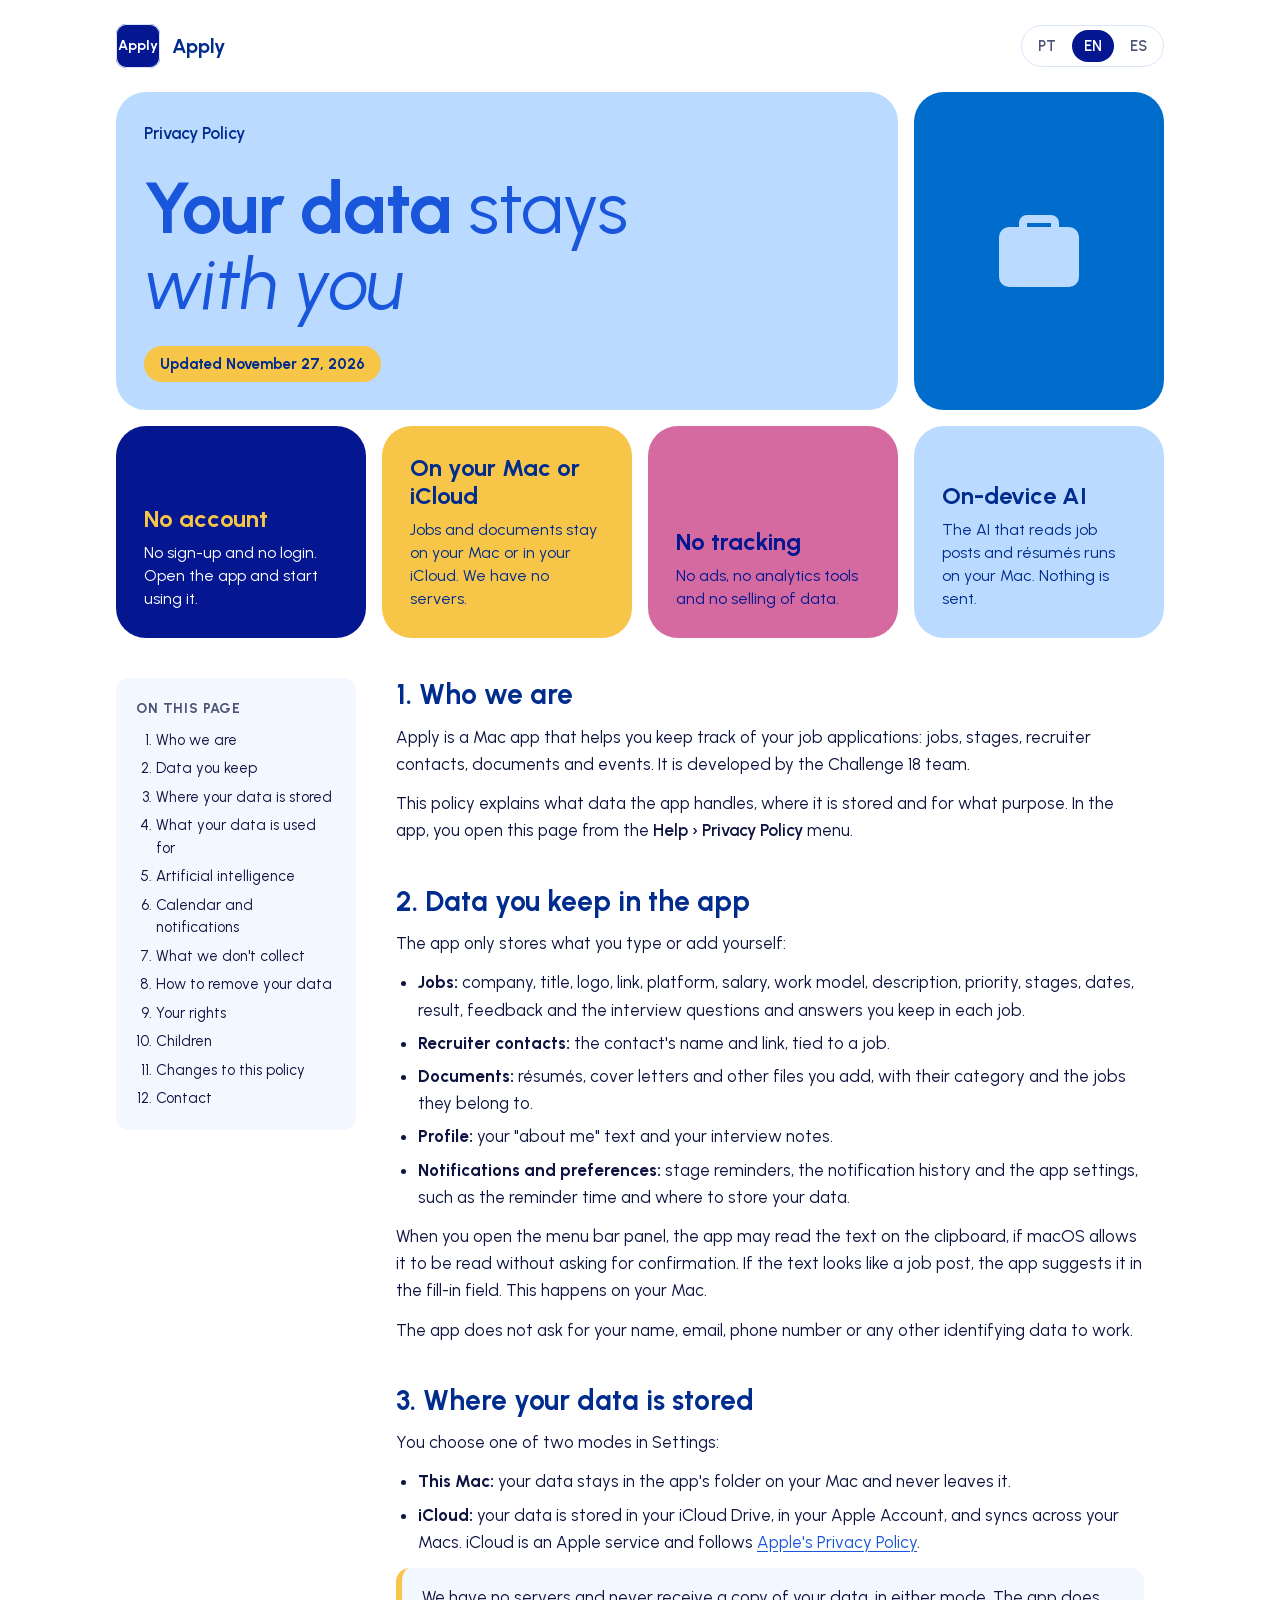
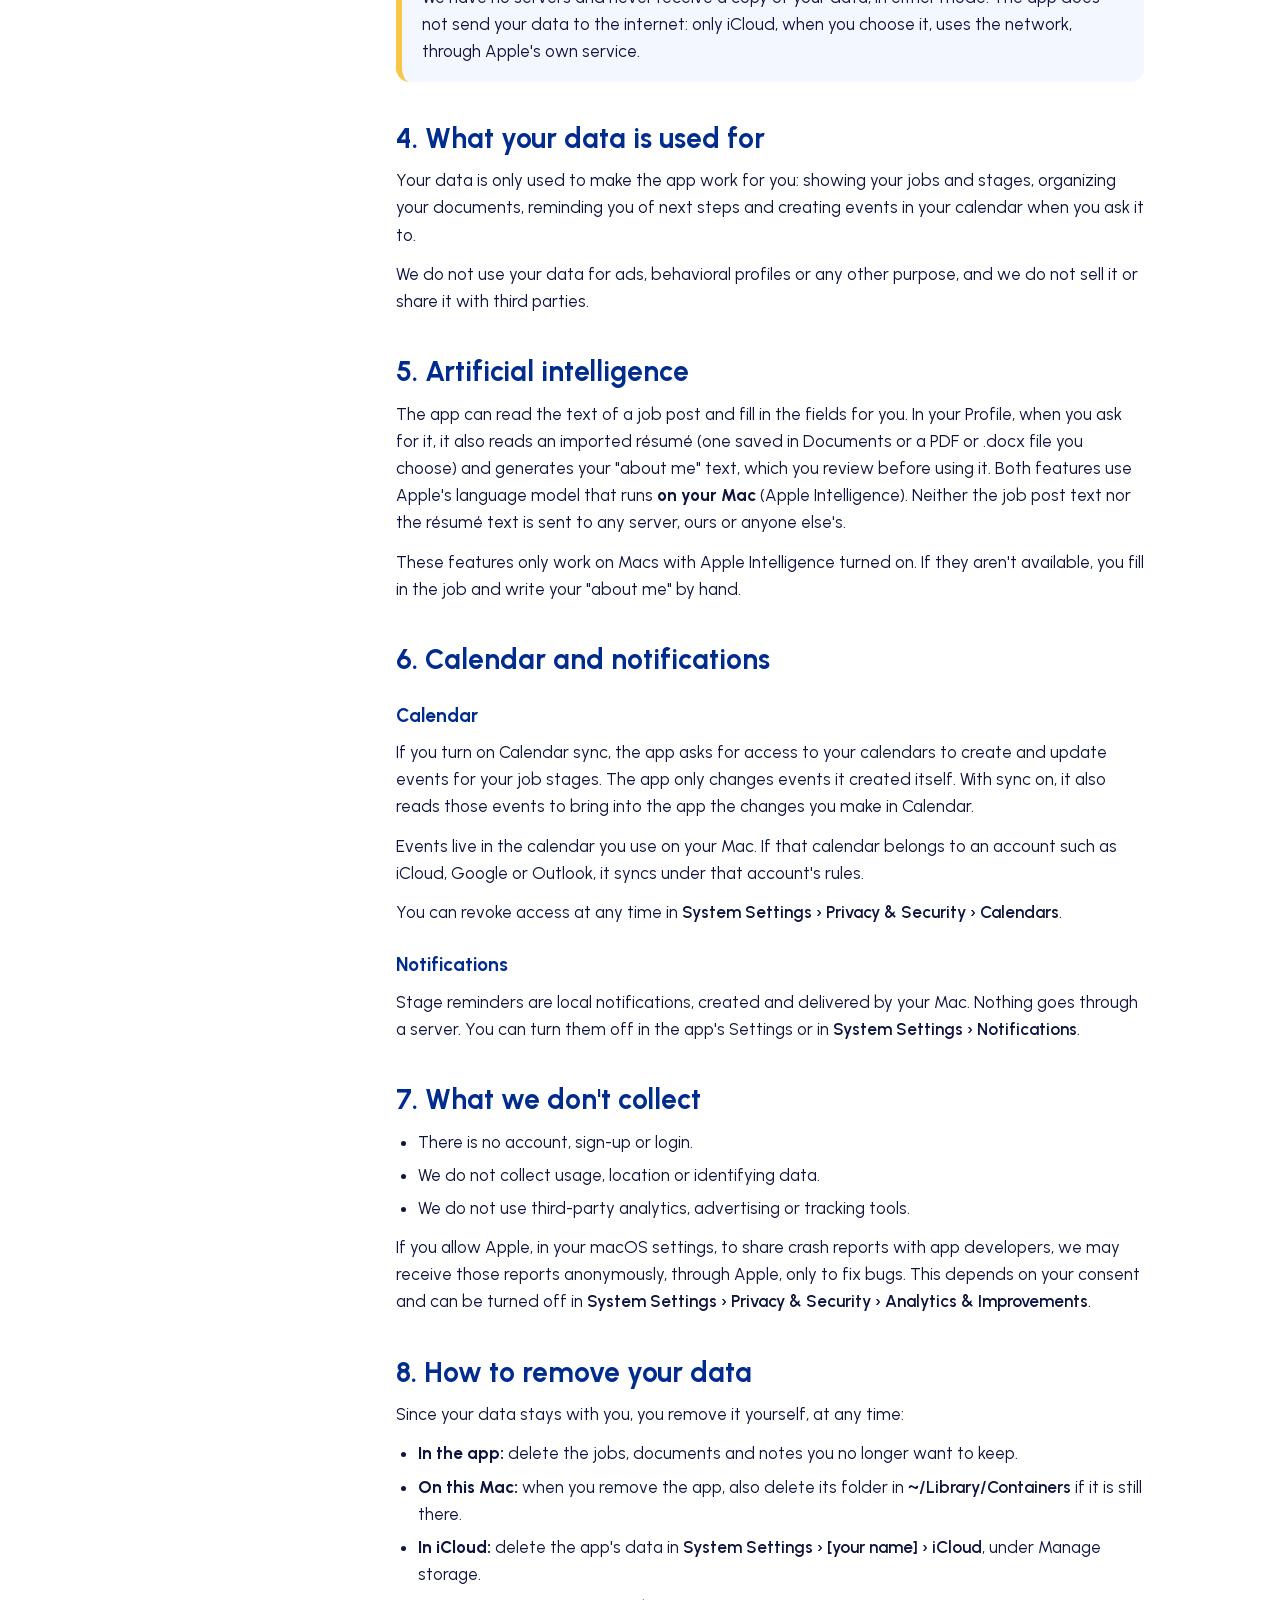
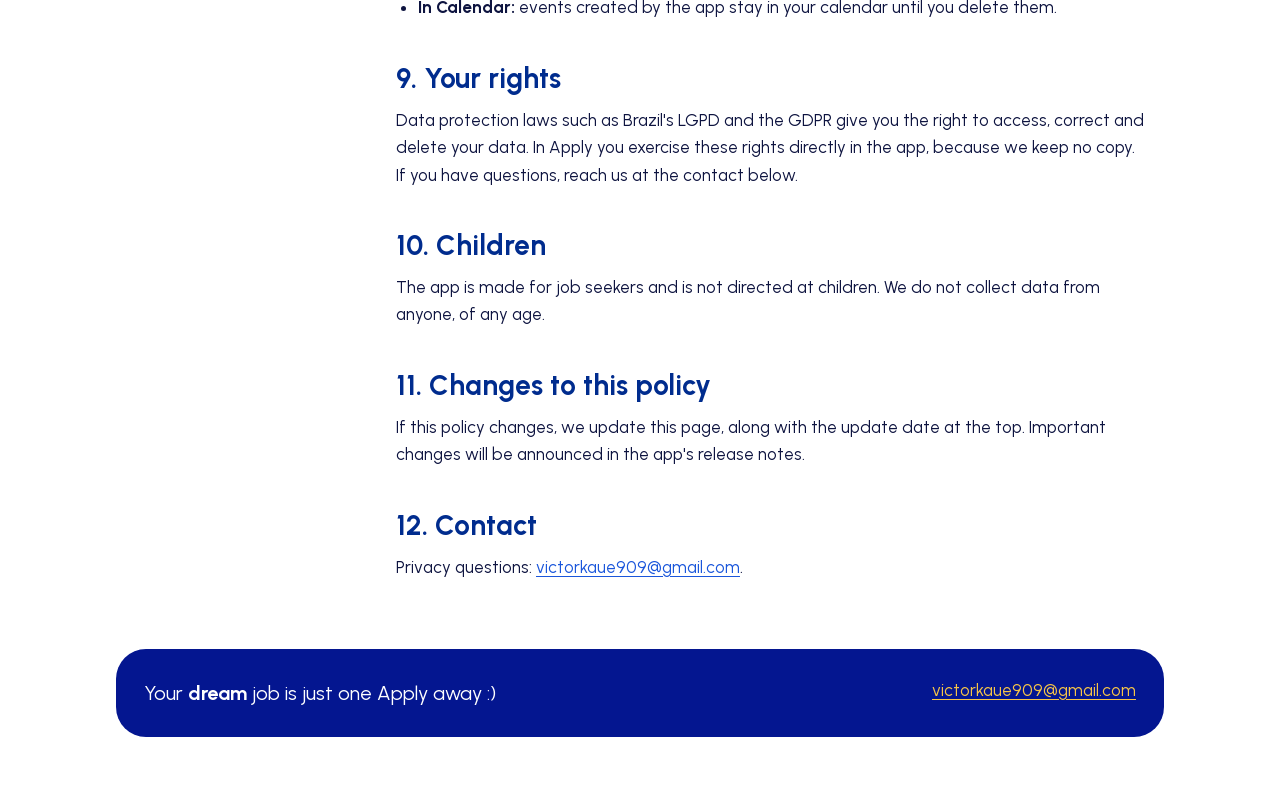
==== commit d943baef: "[KAN-194] docs(policy): describe AI, clipboard and calendar use accurately Co-Authored-By: Claude Op" ====
--- a/en/index.html
+++ b/en/index.html
@@ -51,7 +51,7 @@
       </div>
       <div class="tile tile-fact tile-sky">
         <h2>On-device AI</h2>
-        <p>AI reading of job posts runs on your Mac. Nothing is sent.</p>
+        <p>The AI that reads job posts and résumés runs on your Mac. Nothing is sent.</p>
       </div>
     </div>
 
@@ -78,19 +78,20 @@
         <section id="who-we-are">
           <h2>1. Who we are</h2>
           <p>Apply is a Mac app that helps you keep track of your job applications: jobs, stages, recruiter contacts, documents and events. It is developed by the Challenge 18 team.</p>
-          <p>This policy explains what data the app handles, where it is stored and for what purpose. The same text appears inside the app and on the app's App Store page.</p>
+          <p>This policy explains what data the app handles, where it is stored and for what purpose. In the app, you open this page from the <span class="path">Help › Privacy Policy</span> menu.</p>
         </section>
 
         <section id="data">
           <h2>2. Data you keep in the app</h2>
-          <p>The app only handles what you type or add yourself:</p>
+          <p>The app only stores what you type or add yourself:</p>
           <ul>
-            <li><strong>Jobs:</strong> company, title, logo, link, platform, salary, work model, description, priority, stages, dates, result and feedback.</li>
+            <li><strong>Jobs:</strong> company, title, logo, link, platform, salary, work model, description, priority, stages, dates, result, feedback and the interview questions and answers you keep in each job.</li>
             <li><strong>Recruiter contacts:</strong> the contact's name and link, tied to a job.</li>
             <li><strong>Documents:</strong> résumés, cover letters and other files you add, with their category and the jobs they belong to.</li>
             <li><strong>Profile:</strong> your "about me" text and your interview notes.</li>
             <li><strong>Notifications and preferences:</strong> stage reminders, the notification history and the app settings, such as the reminder time and where to store your data.</li>
           </ul>
+          <p>When you open the menu bar panel, the app may read the text on the clipboard, if macOS allows it to be read without asking for confirmation. If the text looks like a job post, the app suggests it in the fill-in field. This happens on your Mac.</p>
           <p>The app does not ask for your name, email, phone number or any other identifying data to work.</p>
         </section>
 
@@ -112,14 +113,14 @@
 
         <section id="ai">
           <h2>5. Artificial intelligence</h2>
-          <p>The app can read the text of a job post you paste and fill in the fields for you. This uses Apple's language model that runs <strong>on your Mac</strong> (Apple Intelligence). The text is not sent to any server, ours or anyone else's.</p>
-          <p>This feature only works on Macs with Apple Intelligence turned on. If it isn't available, you fill in the job by hand.</p>
+          <p>The app can read the text of a job post and fill in the fields for you. In your Profile, when you ask for it, it also reads an imported résumé (one saved in Documents or a PDF or .docx file you choose) and generates your "about me" text, which you review before using it. Both features use Apple's language model that runs <strong>on your Mac</strong> (Apple Intelligence). Neither the job post text nor the résumé text is sent to any server, ours or anyone else's.</p>
+          <p>These features only work on Macs with Apple Intelligence turned on. If they aren't available, you fill in the job and write your "about me" by hand.</p>
         </section>
 
         <section id="permissions">
           <h2>6. Calendar and notifications</h2>
           <h3>Calendar</h3>
-          <p>If you turn on Calendar sync, the app asks for access to your calendars to create and update events for your job stages. The app only changes events it created itself.</p>
+          <p>If you turn on Calendar sync, the app asks for access to your calendars to create and update events for your job stages. The app only changes events it created itself. With sync on, it also reads those events to bring into the app the changes you make in Calendar.</p>
           <p>Events live in the calendar you use on your Mac. If that calendar belongs to an account such as iCloud, Google or Outlook, it syncs under that account's rules.</p>
           <p>You can revoke access at any time in <span class="path">System Settings › Privacy &amp; Security › Calendars</span>.</p>
           <h3>Notifications</h3>
@@ -159,7 +160,7 @@
 
         <section id="changes">
           <h2>11. Changes to this policy</h2>
-          <p>If this policy changes, the text inside the app and on this page change together, along with the update date at the top. Important changes will be announced in the app's release notes.</p>
+          <p>If this policy changes, we update this page, along with the update date at the top. Important changes will be announced in the app's release notes.</p>
         </section>
 
         <section id="contact">
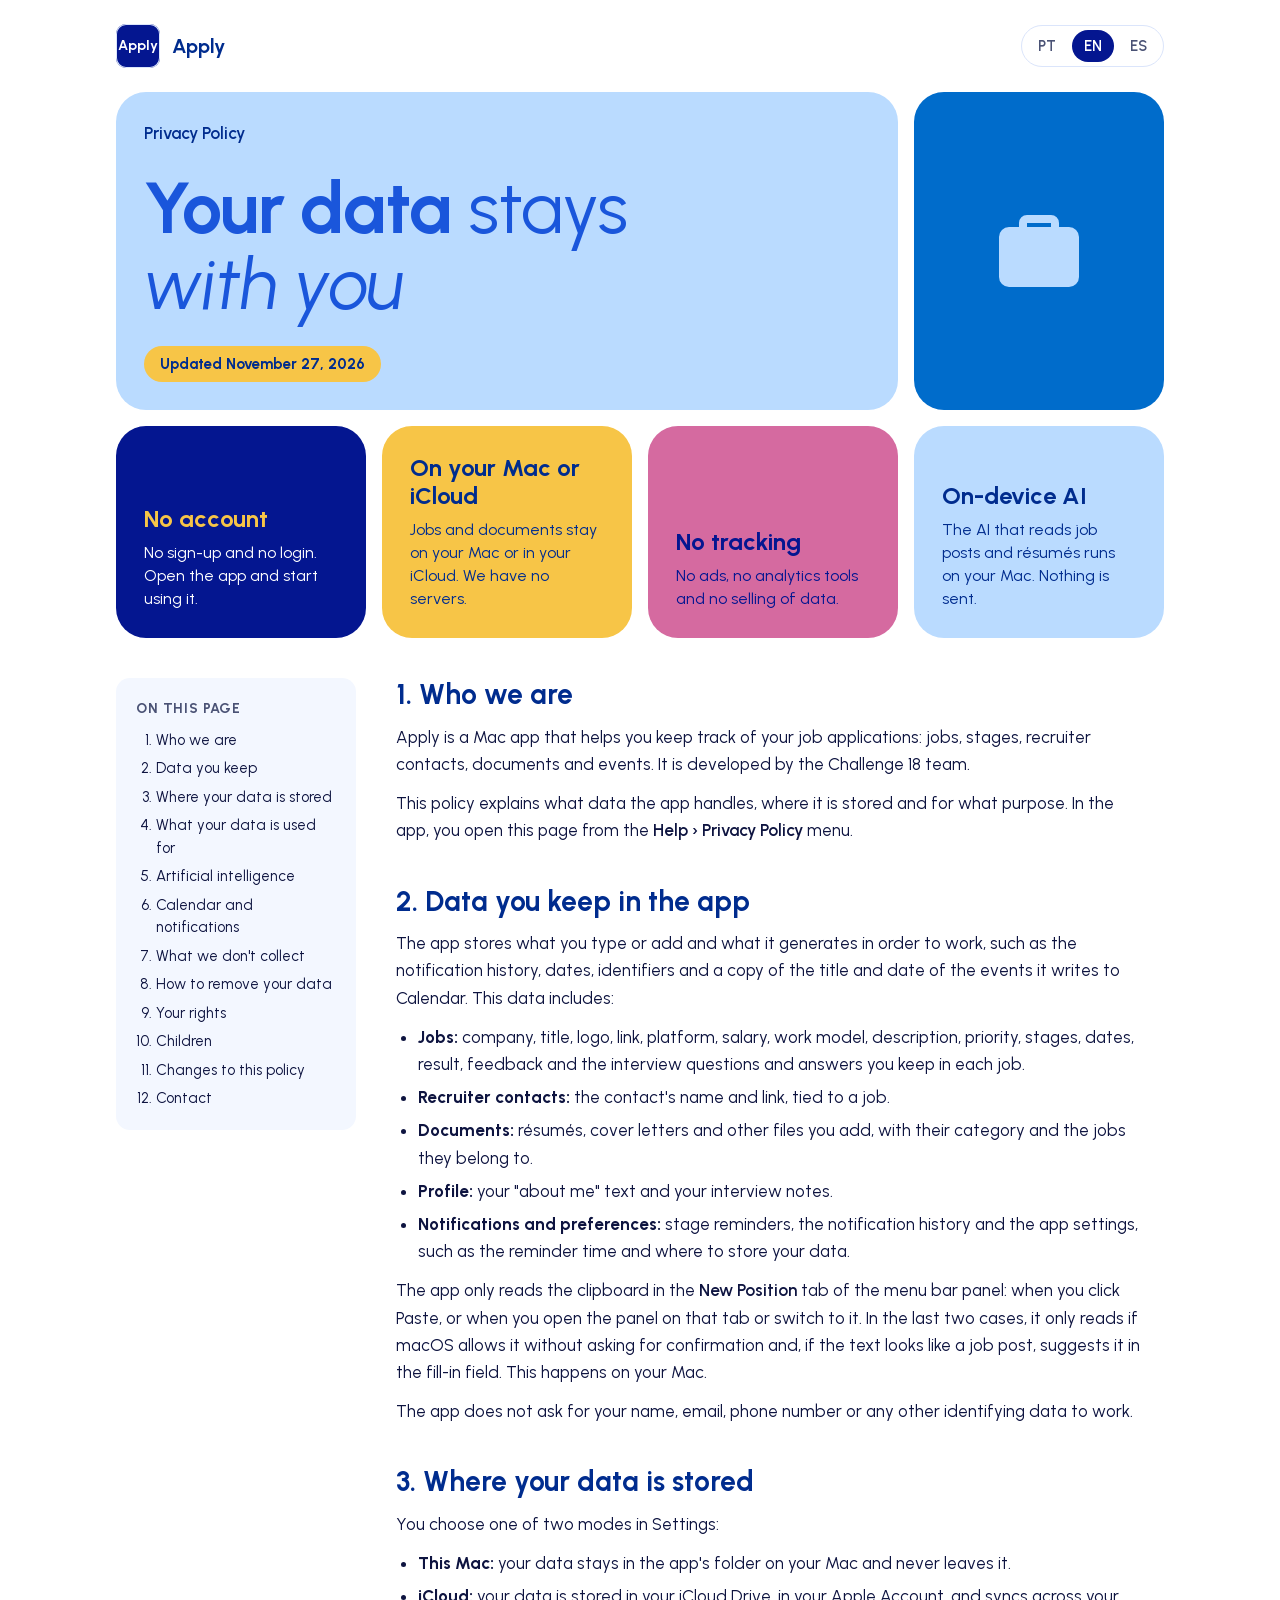
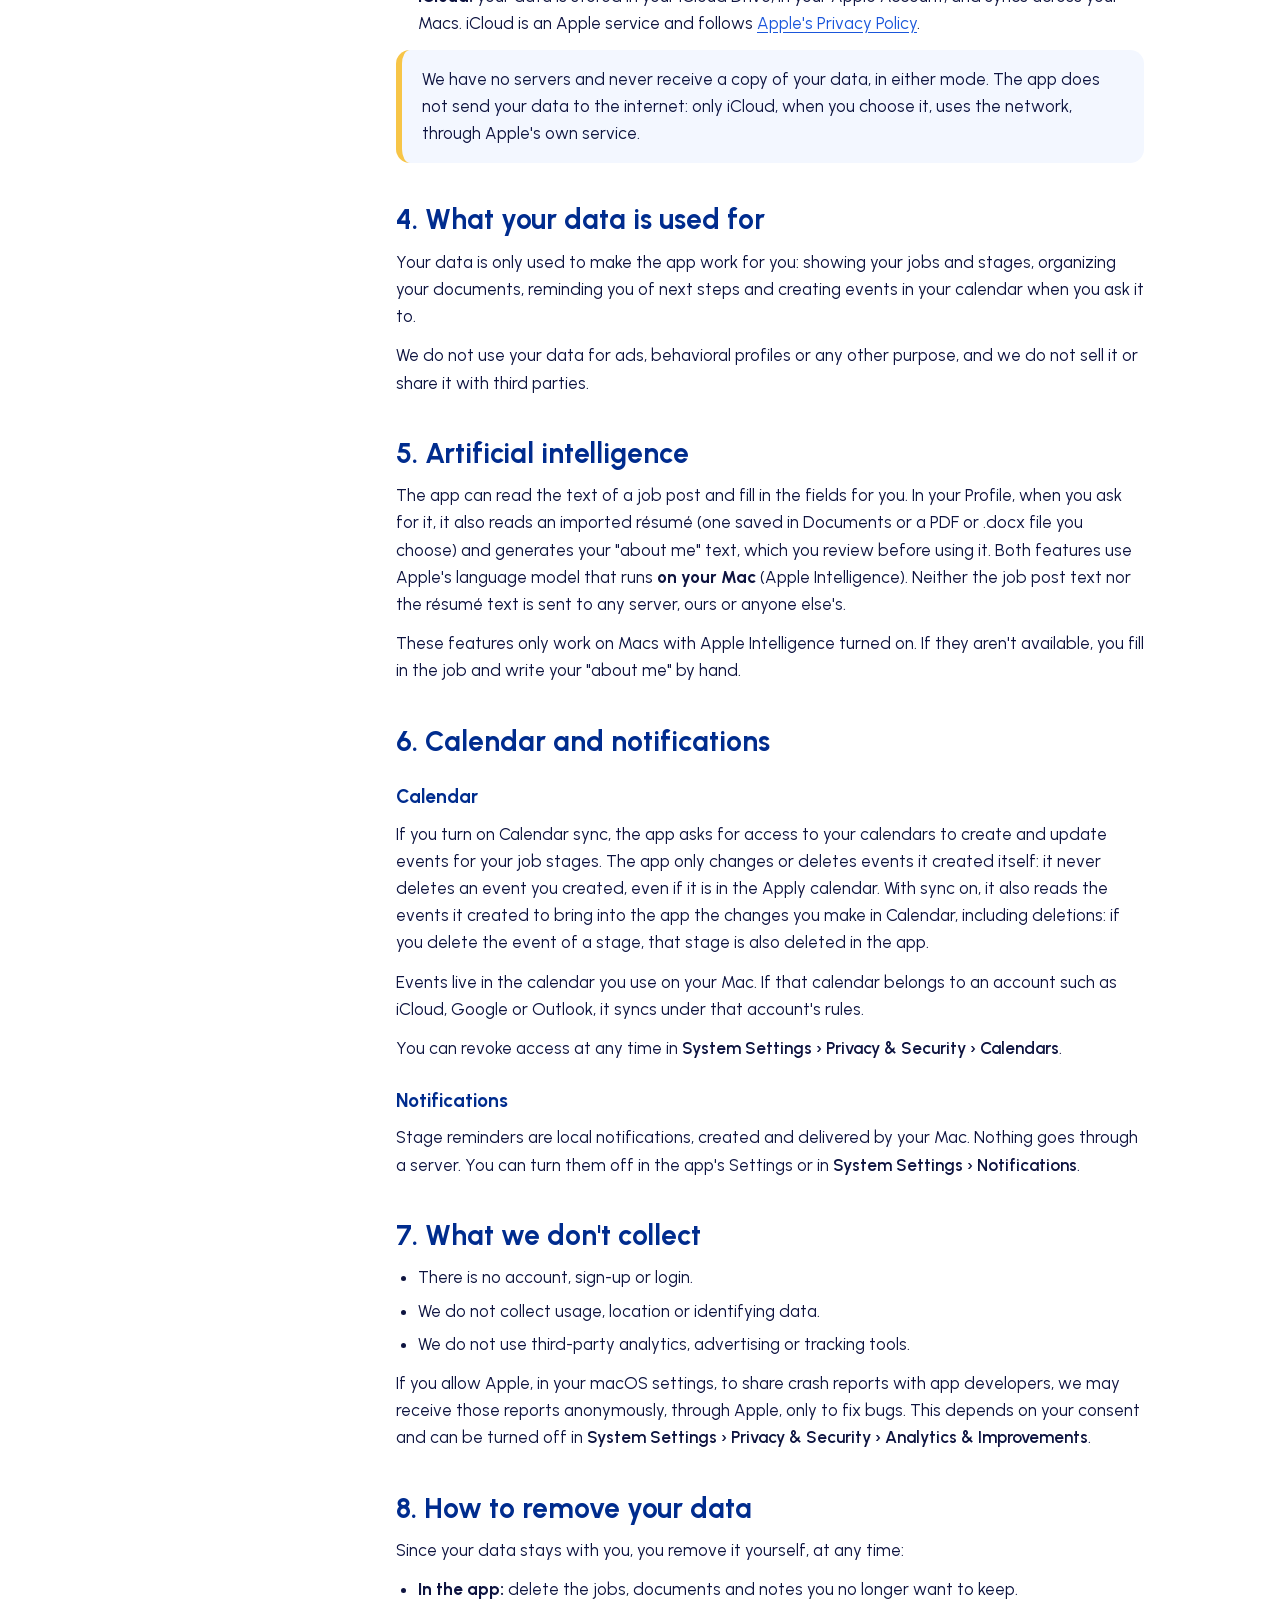
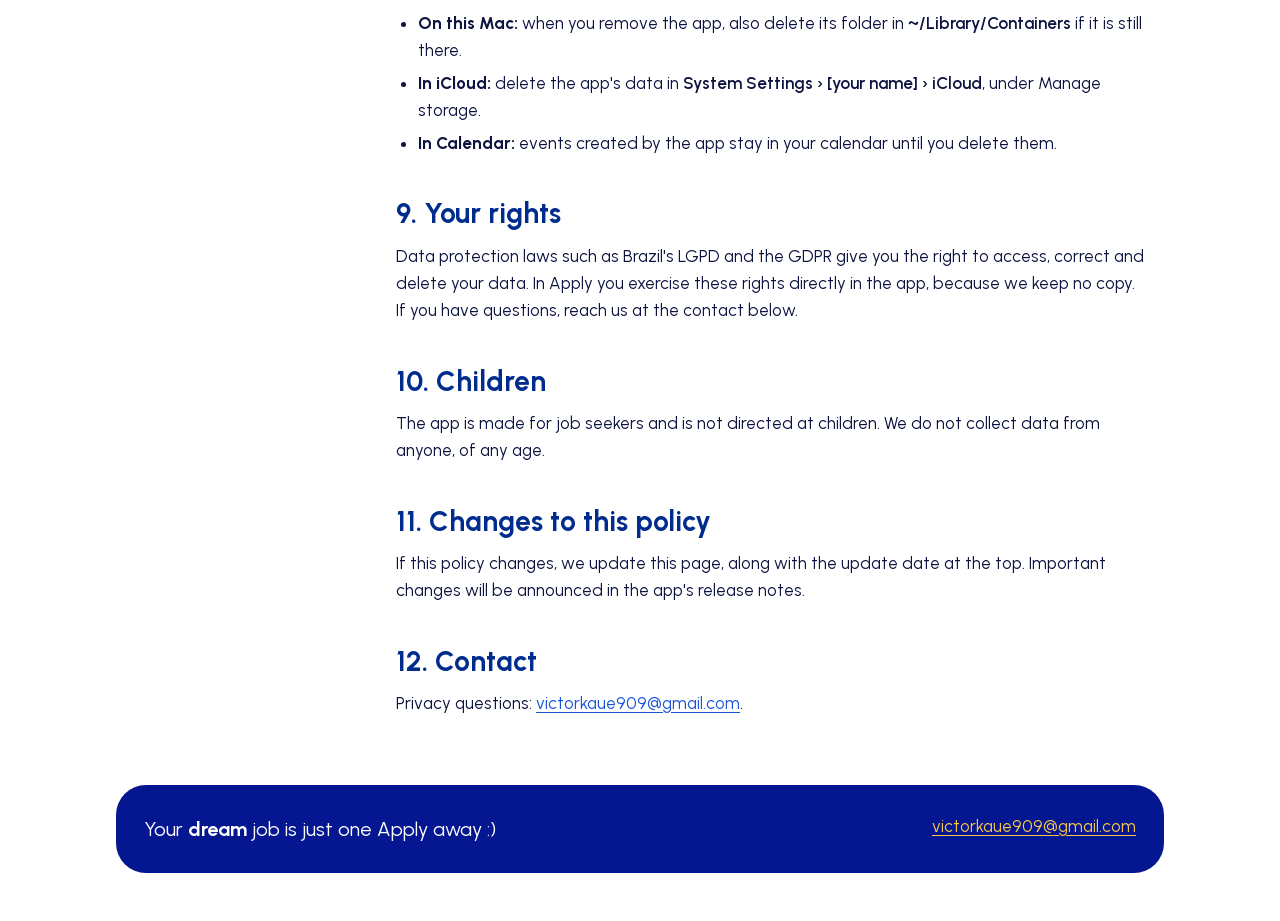
==== commit 579f83c2: "[KAN-194] docs(policy): make the clipboard, data and calendar statements precise Co-Authored-By: Cla" ====
--- a/en/index.html
+++ b/en/index.html
@@ -83,7 +83,7 @@
 
         <section id="data">
           <h2>2. Data you keep in the app</h2>
-          <p>The app only stores what you type or add yourself:</p>
+          <p>The app stores what you type or add and what it generates in order to work, such as the notification history, dates, identifiers and a copy of the title and date of the events it writes to Calendar. This data includes:</p>
           <ul>
             <li><strong>Jobs:</strong> company, title, logo, link, platform, salary, work model, description, priority, stages, dates, result, feedback and the interview questions and answers you keep in each job.</li>
             <li><strong>Recruiter contacts:</strong> the contact's name and link, tied to a job.</li>
@@ -91,7 +91,7 @@
             <li><strong>Profile:</strong> your "about me" text and your interview notes.</li>
             <li><strong>Notifications and preferences:</strong> stage reminders, the notification history and the app settings, such as the reminder time and where to store your data.</li>
           </ul>
-          <p>When you open the menu bar panel, the app may read the text on the clipboard, if macOS allows it to be read without asking for confirmation. If the text looks like a job post, the app suggests it in the fill-in field. This happens on your Mac.</p>
+          <p>The app only reads the clipboard in the <span class="path">New Position</span> tab of the menu bar panel: when you click Paste, or when you open the panel on that tab or switch to it. In the last two cases, it only reads if macOS allows it without asking for confirmation and, if the text looks like a job post, suggests it in the fill-in field. This happens on your Mac.</p>
           <p>The app does not ask for your name, email, phone number or any other identifying data to work.</p>
         </section>
 
@@ -120,7 +120,7 @@
         <section id="permissions">
           <h2>6. Calendar and notifications</h2>
           <h3>Calendar</h3>
-          <p>If you turn on Calendar sync, the app asks for access to your calendars to create and update events for your job stages. The app only changes events it created itself. With sync on, it also reads those events to bring into the app the changes you make in Calendar.</p>
+          <p>If you turn on Calendar sync, the app asks for access to your calendars to create and update events for your job stages. The app only changes or deletes events it created itself: it never deletes an event you created, even if it is in the Apply calendar. With sync on, it also reads the events it created to bring into the app the changes you make in Calendar, including deletions: if you delete the event of a stage, that stage is also deleted in the app.</p>
           <p>Events live in the calendar you use on your Mac. If that calendar belongs to an account such as iCloud, Google or Outlook, it syncs under that account's rules.</p>
           <p>You can revoke access at any time in <span class="path">System Settings › Privacy &amp; Security › Calendars</span>.</p>
           <h3>Notifications</h3>
